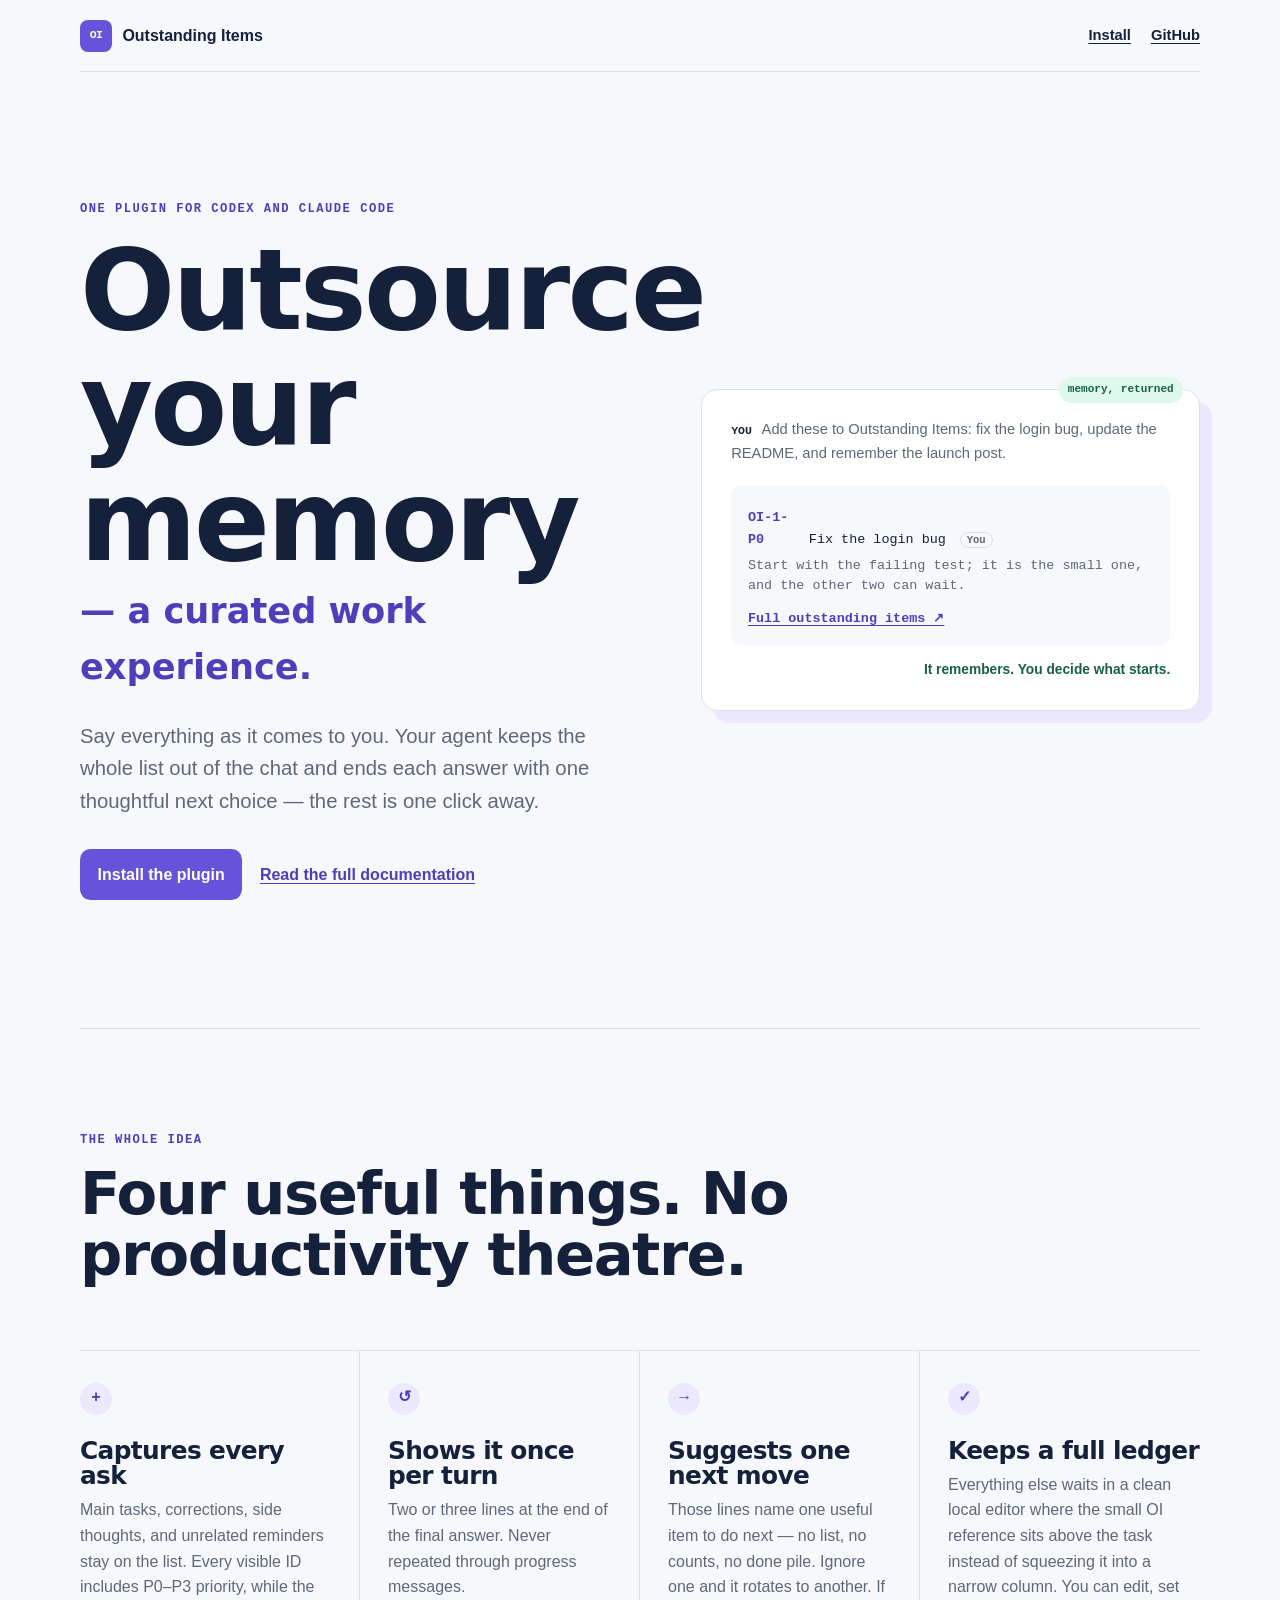
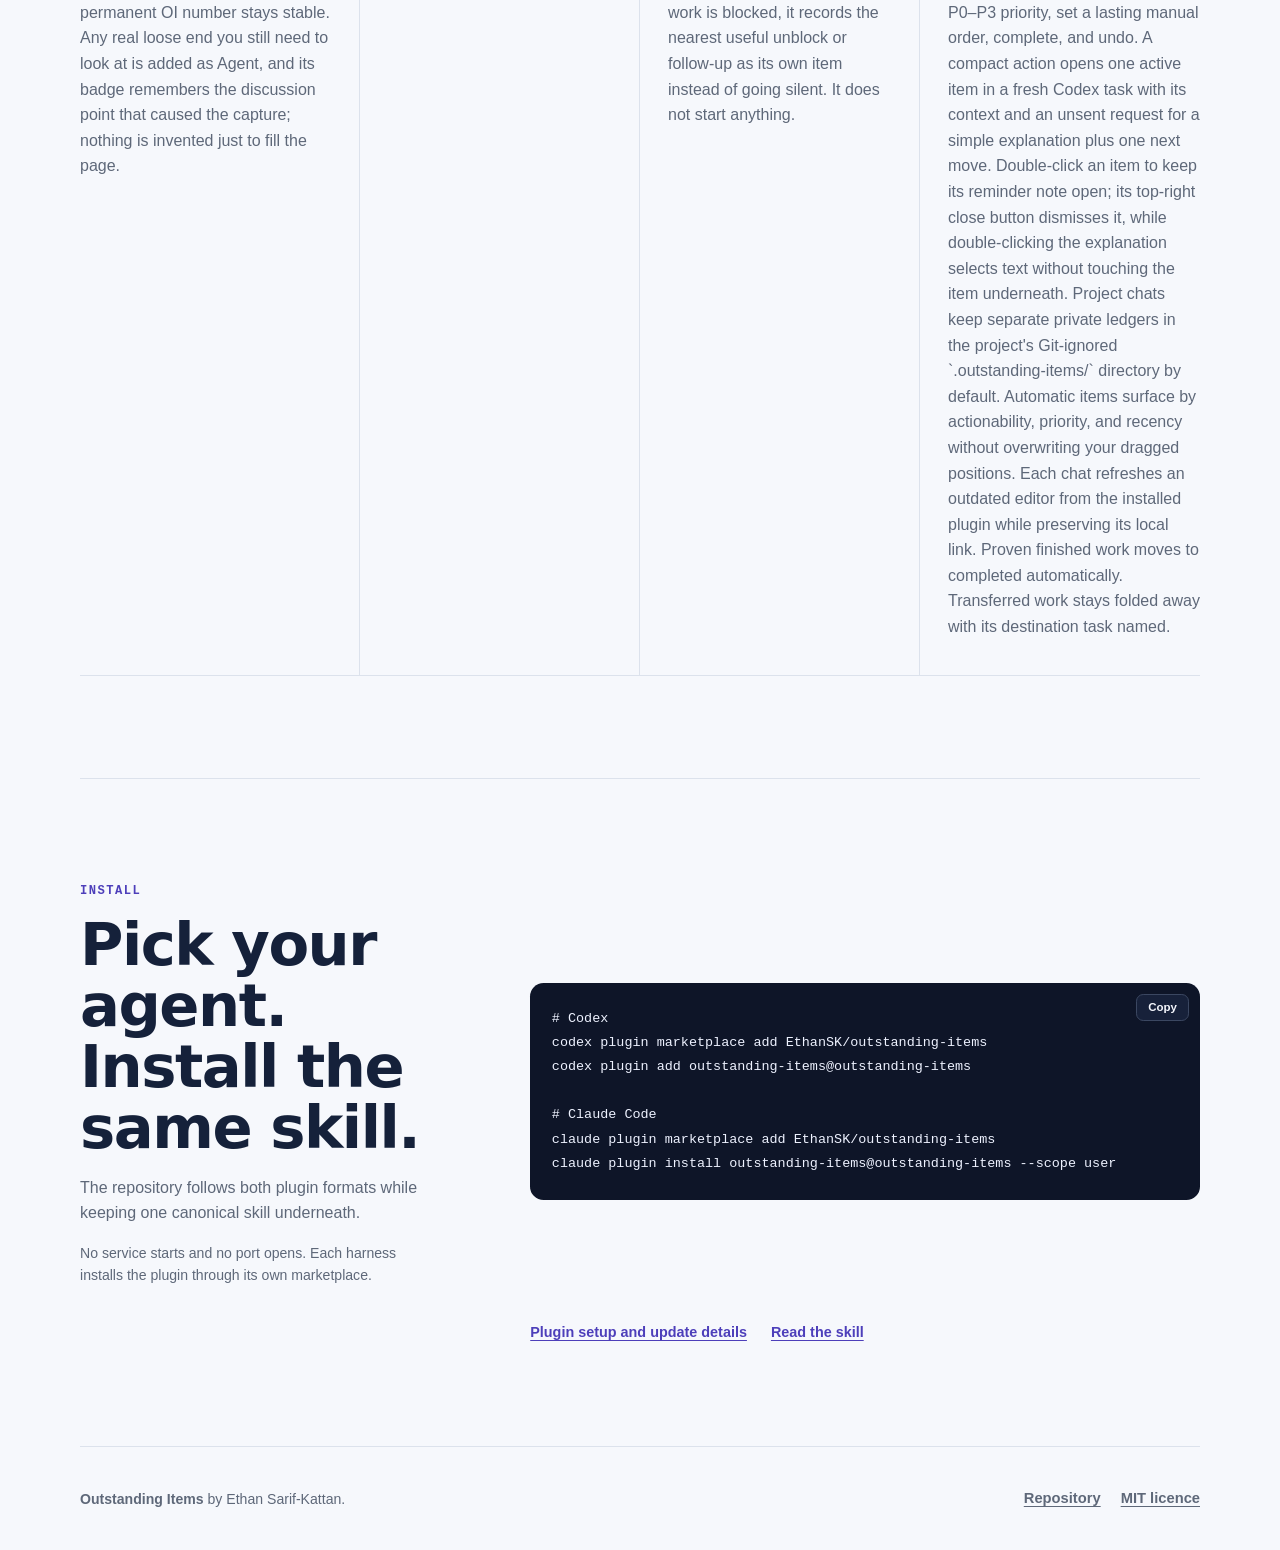
==== docs/index.html @ 15c510b6 "Make explanation dialogs own pointer input" ====
<!DOCTYPE html>
<html lang="en">
<head>
<meta charset="utf-8">
<meta name="viewport" content="width=device-width, initial-scale=1">
<title>Outstanding Items — outsource your memory</title>
<meta name="description" content="An OpenAI and Claude Code plugin that remembers every request, keeps the list out of your chat, and ends each answer with one suggested next move.">
<link rel="canonical" href="https://ethansk.github.io/outstanding-items/">
<meta name="color-scheme" content="light dark">
<meta name="theme-color" content="#f6f8fc" media="(prefers-color-scheme: light)">
<meta name="theme-color" content="#111827" media="(prefers-color-scheme: dark)">
<meta name="robots" content="index, follow">
<meta property="og:type" content="website">
<meta property="og:site_name" content="Outstanding Items">
<meta property="og:title" content="Outsource your memory — a curated work experience.">
<meta property="og:description" content="Talk freely. Your agent keeps the list, shows you one next move, and waits for you to choose what starts.">
<meta property="og:url" content="https://ethansk.github.io/outstanding-items/">
<link rel="icon" href="assets/favicon.svg" type="image/svg+xml">
<link rel="manifest" href="manifest.webmanifest">
<link rel="stylesheet" href="assets/styles.css">
<script type="application/ld+json">
{
  "@context": "https://schema.org",
  "@type": "SoftwareSourceCode",
  "name": "Outstanding Items",
  "description": "A skills-only plugin for Codex and Claude Code that keeps a user-owned ledger of outstanding work.",
  "codeRepository": "https://github.com/EthanSK/outstanding-items",
  "url": "https://ethansk.github.io/outstanding-items/",
  "license": "https://opensource.org/license/mit",
  "programmingLanguage": ["Markdown", "Python", "JavaScript"]
}
</script>
</head>
<body>
<a class="skip-link" href="#main">Skip to content</a>

<header class="site-header">
  <a class="brand" href="./" aria-label="Outstanding Items home">
    <span class="brand-mark" aria-hidden="true">OI</span>
    <span>Outstanding Items</span>
  </a>
  <nav aria-label="Primary navigation">
    <a href="#install">Install</a>
    <a href="https://github.com/EthanSK/outstanding-items">GitHub</a>
  </nav>
</header>

<main id="main">
  <section class="hero" aria-labelledby="hero-title">
    <div class="hero-copy">
      <p class="kicker">One plugin for Codex and Claude Code</p>
      <h1 id="hero-title">Outsource your memory</h1>
      <p class="hero-title-2">— a curated work experience.</p>
      <p class="hero-summary">Say everything as it comes to you. Your agent keeps the whole list out of the chat and ends each answer with one thoughtful next choice — the rest is one click away.</p>
      <div class="hero-actions">
        <a class="button" href="#install">Install the plugin</a>
        <a class="text-link" href="https://github.com/EthanSK/outstanding-items#readme">Read the full documentation</a>
      </div>
    </div>

    <div class="memory-demo" role="group" aria-label="Example of a one-item recommendation">
      <p class="you-said"><span>You</span> Add these to Outstanding Items: fix the login bug, update the README, and remember the launch post.</p>
      <div class="agent-reply">
        <p class="reply-item"><span>OI-1-P0</span> Fix the login bug <small class="reply-provenance" title="You added this to Outstanding Items because you said, “Add these to Outstanding Items.”">You</small></p>
        <p class="reply-reason">Start with the failing test; it is the small one, and the other two can wait.</p>
        <p class="reply-link">Full outstanding items ↗</p>
      </div>
      <p class="demo-rule">It remembers. You decide what starts.</p>
    </div>
  </section>

  <section class="core" aria-labelledby="core-title">
    <div class="section-heading">
      <p class="kicker">The whole idea</p>
      <h2 id="core-title">Four useful things. No productivity theatre.</h2>
    </div>

    <div class="feature-grid">
      <article>
        <span class="feature-symbol" aria-hidden="true">+</span>
        <h3>Captures every ask</h3>
        <p>Main tasks, corrections, side thoughts, and unrelated reminders stay on the list. Every visible ID includes P0–P3 priority, while the permanent OI number stays stable. Any real loose end you still need to look at is added as Agent, and its badge remembers the discussion point that caused the capture; nothing is invented just to fill the page.</p>
      </article>
      <article>
        <span class="feature-symbol" aria-hidden="true">↺</span>
        <h3>Shows it once per turn</h3>
        <p>Two or three lines at the end of the final answer. Never repeated through progress messages.</p>
      </article>
      <article>
        <span class="feature-symbol" aria-hidden="true">→</span>
        <h3>Suggests one next move</h3>
        <p>Those lines name one useful item to do next — no list, no counts, no done pile. Ignore one and it rotates to another. If work is blocked, it records the nearest useful unblock or follow-up as its own item instead of going silent. It does not start anything.</p>
      </article>
      <article>
        <span class="feature-symbol" aria-hidden="true">✓</span>
        <h3>Keeps a full ledger</h3>
        <p>Everything else waits in a clean local editor where the small OI reference sits above the task instead of squeezing it into a narrow column. You can edit, set P0–P3 priority, set a lasting manual order, complete, and undo. A compact action opens one active item in a fresh Codex task with its context and an unsent request for a simple explanation plus one next move. Double-click an item to keep its reminder note open; its top-right close button dismisses it, while double-clicking the explanation selects text without touching the item underneath. Project chats keep separate private ledgers in the project's Git-ignored `.outstanding-items/` directory by default. Automatic items surface by actionability, priority, and recency without overwriting your dragged positions. Each chat refreshes an outdated editor from the installed plugin while preserving its local link. Proven finished work moves to completed automatically. Transferred work stays folded away with its destination task named.</p>
      </article>
    </div>
  </section>

  <section class="install" id="install" aria-labelledby="install-title">
    <div class="install-copy">
      <p class="kicker">Install</p>
      <h2 id="install-title">Pick your agent. Install the same skill.</h2>
      <p>The repository follows both plugin formats while keeping one canonical skill underneath.</p>
      <p class="small">No service starts and no port opens. Each harness installs the plugin through its own marketplace.</p>
    </div>
    <div class="code-block">
      <button class="copy-button" type="button" data-copy-target="install-code">Copy</button>
      <pre><code id="install-code"># Codex
codex plugin marketplace add EthanSK/outstanding-items
codex plugin add outstanding-items@outstanding-items

# Claude Code
claude plugin marketplace add EthanSK/outstanding-items
claude plugin install outstanding-items@outstanding-items --scope user</code></pre>
    </div>
    <div class="install-links">
      <a href="https://github.com/EthanSK/outstanding-items#install">Plugin setup and update details</a>
      <a href="https://github.com/EthanSK/outstanding-items/blob/main/plugins/outstanding-items/skills/outstanding-items/SKILL.md">Read the skill</a>
    </div>
  </section>

</main>

<footer>
  <p><strong>Outstanding Items</strong> by Ethan Sarif-Kattan.</p>
  <nav aria-label="Footer navigation">
    <a href="https://github.com/EthanSK/outstanding-items">Repository</a>
    <a href="https://github.com/EthanSK/outstanding-items/blob/main/LICENSE">MIT licence</a>
  </nav>
</footer>

<div class="copy-status" role="status" aria-live="polite"></div>
<script src="assets/app.js" defer></script>
</body>
</html>
---- docs/assets/styles.css ----
:root {
  color-scheme: light dark;
  --page: #f6f8fc;
  --surface: #ffffff;
  --ink: #15213a;
  --muted: #5e6879;
  --line: #dce2ec;
  --purple: #6554d9;
  --purple-dark: #4d3fba;
  --purple-soft: #ece9ff;
  --mint: #dff8ec;
  --mint-ink: #176044;
  --night: #172038;
  --code: #0e1528;
  --code-ink: #eef2ff;
  --max: 70rem;
  --gutter: clamp(1.25rem, 4vw, 3rem);
  --display: "Avenir Next Condensed", "Arial Narrow", ui-sans-serif, system-ui, sans-serif;
  --body: "Avenir Next", ui-sans-serif, -apple-system, BlinkMacSystemFont, "Segoe UI", sans-serif;
  --mono: ui-monospace, "SFMono-Regular", Menlo, Consolas, monospace;
}

@media (prefers-color-scheme: dark) {
  :root {
    --page: #0f1628;
    --surface: #172038;
    --ink: #f4f6fc;
    --muted: #aab4c8;
    --line: #303b55;
    --purple: #a99dff;
    --purple-dark: #c1b8ff;
    --purple-soft: #292650;
    --mint: #173f36;
    --mint-ink: #a7efd4;
    --night: #090e1b;
    --code: #070b15;
    --code-ink: #f4f6fc;
  }
}

*,
*::before,
*::after {
  box-sizing: border-box;
}

html {
  scroll-behavior: smooth;
  -webkit-text-size-adjust: 100%;
}

body {
  margin: 0;
  background: var(--page);
  color: var(--ink);
  font-family: var(--body);
  font-size: 1rem;
  line-height: 1.6;
  text-rendering: optimizeLegibility;
  -webkit-font-smoothing: antialiased;
}

a {
  color: inherit;
  text-underline-offset: 0.2em;
  text-decoration-thickness: 1px;
}

a:hover {
  color: var(--purple-dark);
}

:focus-visible {
  outline: 3px solid var(--purple);
  outline-offset: 3px;
  border-radius: 0.2rem;
}

h1,
h2,
h3,
p {
  margin-top: 0;
}

h1,
h2,
h3 {
  font-family: var(--display);
  line-height: 1.03;
  letter-spacing: -0.025em;
}

h1 {
  max-width: 9ch;
  margin-bottom: 0.25rem;
  font-size: clamp(3.8rem, 9vw, 7rem);
  font-weight: 750;
}

h2 {
  margin-bottom: 1rem;
  font-size: clamp(2.25rem, 5vw, 3.7rem);
  font-weight: 720;
}

h3 {
  margin-bottom: 0.55rem;
  font-size: 1.55rem;
}

code,
pre {
  font-family: var(--mono);
}

.skip-link {
  position: fixed;
  z-index: 100;
  top: 0.75rem;
  left: -9999px;
  padding: 0.6rem 0.9rem;
  background: var(--surface);
  border: 2px solid var(--purple);
}

.skip-link:focus {
  left: 0.75rem;
}

.site-header,
main > section,
footer {
  width: min(calc(100% - (2 * var(--gutter))), var(--max));
  margin-inline: auto;
}

.site-header {
  min-height: 4.5rem;
  display: flex;
  align-items: center;
  justify-content: space-between;
  gap: 1.5rem;
  border-bottom: 1px solid var(--line);
}

.brand {
  display: inline-flex;
  align-items: center;
  gap: 0.65rem;
  font-weight: 700;
  text-decoration: none;
}

.brand:hover {
  color: var(--ink);
}

.brand-mark {
  display: grid;
  width: 2rem;
  height: 2rem;
  place-items: center;
  border-radius: 0.5rem;
  background: var(--purple);
  color: #fff;
  font-family: var(--mono);
  font-size: 0.72rem;
  letter-spacing: -0.05em;
}

.site-header nav,
footer nav {
  display: flex;
  gap: 1.25rem;
  font-size: 0.92rem;
  font-weight: 650;
}

.hero {
  display: grid;
  grid-template-columns: minmax(0, 1.02fr) minmax(19rem, 0.98fr);
  gap: clamp(3rem, 8vw, 7rem);
  align-items: center;
  padding-block: clamp(4.5rem, 10vw, 8rem);
}

.kicker {
  margin-bottom: 0.85rem;
  color: var(--purple-dark);
  font-family: var(--mono);
  font-size: 0.76rem;
  font-weight: 700;
  letter-spacing: 0.12em;
  text-transform: uppercase;
}

.hero-title-2 {
  margin-bottom: 1.5rem;
  color: var(--purple-dark);
  font-family: var(--display);
  font-size: clamp(1.45rem, 3vw, 2.2rem);
  font-weight: 650;
}

.hero-summary {
  max-width: 35rem;
  margin-bottom: 2rem;
  color: var(--muted);
  font-size: clamp(1.08rem, 2vw, 1.27rem);
}

.hero-actions {
  display: flex;
  flex-wrap: wrap;
  align-items: center;
  gap: 1.1rem;
}

.button {
  display: inline-block;
  padding: 0.78rem 1.1rem;
  border-radius: 0.65rem;
  background: var(--purple);
  color: #fff;
  font-weight: 750;
  text-decoration: none;
}

.button:hover {
  background: var(--purple-dark);
  color: #fff;
}

.text-link {
  color: var(--purple-dark);
  font-weight: 700;
}

.memory-demo {
  position: relative;
  padding: clamp(1.2rem, 3vw, 1.8rem);
  border: 1px solid var(--line);
  border-radius: 1rem;
  background: var(--surface);
  box-shadow: 0.75rem 0.75rem 0 var(--purple-soft);
}

.memory-demo::before {
  content: "memory, returned";
  position: absolute;
  top: -0.78rem;
  right: 1rem;
  padding: 0.26rem 0.58rem;
  border-radius: 99rem;
  background: var(--mint);
  color: var(--mint-ink);
  font-family: var(--mono);
  font-size: 0.69rem;
  font-weight: 750;
}

.you-said {
  margin-bottom: 1.25rem;
  color: var(--muted);
  font-size: 0.92rem;
}

.you-said span {
  margin-right: 0.4rem;
  color: var(--ink);
  font-family: var(--mono);
  font-size: 0.72rem;
  font-weight: 750;
  text-transform: uppercase;
}

.agent-reply {
  padding: 1rem 1.05rem;
  border-radius: 0.65rem;
  background: var(--page);
  font-family: var(--mono);
  font-size: 0.84rem;
}

.reply-item {
  margin: 0;
  padding: 0.38rem 0 0;
}

.reply-item span {
  display: inline-block;
  width: 3.3rem;
  color: var(--purple-dark);
  font-weight: 750;
}

.reply-provenance {
  display: inline-block;
  margin-left: 0.35rem;
  padding: 0.12rem 0.38rem;
  border: 1px solid var(--line);
  border-radius: 999px;
  color: var(--muted);
  font-size: 0.66rem;
  font-weight: 700;
  line-height: 1;
  white-space: nowrap;
}

.reply-reason {
  margin: 0.35rem 0 0;
  color: var(--muted);
  line-height: 1.5;
}

.reply-link {
  margin: 0.7rem 0 0;
  color: var(--purple-dark);
  font-weight: 750;
  text-decoration: underline;
  text-underline-offset: 0.2em;
}

.demo-rule {
  margin: 0.9rem 0 0;
  color: var(--mint-ink);
  font-size: 0.86rem;
  font-weight: 750;
  text-align: right;
}

.core,
.install {
  padding-block: clamp(4rem, 8vw, 7rem);
  border-top: 1px solid var(--line);
}

.section-heading {
  max-width: 45rem;
  margin-bottom: clamp(2.5rem, 5vw, 4rem);
}

.feature-grid {
  display: grid;
  grid-template-columns: repeat(4, minmax(0, 1fr));
  gap: 0;
  border-block: 1px solid var(--line);
}

.feature-grid article {
  padding: 2rem clamp(1rem, 2.5vw, 1.75rem) 2.2rem;
  border-right: 1px solid var(--line);
}

.feature-grid article:first-child {
  padding-left: 0;
}

.feature-grid article:last-child {
  padding-right: 0;
  border-right: 0;
}

.feature-grid p {
  margin-bottom: 0;
  color: var(--muted);
}

.feature-symbol {
  display: grid;
  width: 2rem;
  height: 2rem;
  margin-bottom: 1.4rem;
  place-items: center;
  border-radius: 50%;
  background: var(--purple-soft);
  color: var(--purple-dark);
  font-family: var(--mono);
  font-weight: 800;
}

.install {
  display: grid;
  grid-template-columns: minmax(15rem, 0.7fr) minmax(25rem, 1.3fr);
  column-gap: clamp(2rem, 7vw, 6rem);
  row-gap: 1.25rem;
  align-items: center;
}

.install-copy p:not(.kicker) {
  max-width: 31rem;
  color: var(--muted);
}

.small {
  font-size: 0.88rem;
}

.small code {
  color: var(--ink);
}

.code-block {
  position: relative;
  overflow: hidden;
  border-radius: 0.85rem;
  background: var(--code);
  color: var(--code-ink);
}

.code-block pre {
  overflow-x: auto;
  margin: 0;
  padding: 1.5rem 1.35rem;
  font-size: 0.84rem;
  line-height: 1.8;
}

.copy-button {
  position: absolute;
  top: 0.7rem;
  right: 0.7rem;
  padding: 0.42rem 0.68rem;
  border: 1px solid #3b4761;
  border-radius: 0.45rem;
  background: #17213a;
  color: #f4f6fc;
  font: 700 0.72rem var(--body);
  cursor: pointer;
}

.copy-button:hover {
  border-color: #a99dff;
}

.install-links {
  grid-column: 2;
  display: flex;
  flex-wrap: wrap;
  gap: 1rem 1.5rem;
}

.install-links a {
  color: var(--purple-dark);
  font-size: 0.9rem;
  font-weight: 700;
}

footer {
  min-height: 6.5rem;
  display: flex;
  align-items: center;
  justify-content: space-between;
  gap: 1.5rem;
  border-top: 1px solid var(--line);
  color: var(--muted);
  font-size: 0.88rem;
}

footer p {
  margin: 0;
}

.copy-status {
  position: fixed;
  right: 1rem;
  bottom: 1rem;
  z-index: 50;
  min-width: 10rem;
  padding: 0.65rem 0.85rem;
  border-radius: 0.6rem;
  background: var(--night);
  color: #fff;
  font-size: 0.82rem;
  opacity: 0;
  pointer-events: none;
  transform: translateY(0.5rem);
  transition: opacity 150ms ease, transform 150ms ease;
}

.copy-status.is-visible {
  opacity: 1;
  transform: translateY(0);
}

@media (max-width: 850px) {
  .hero,
  .install {
    grid-template-columns: 1fr;
  }

  .hero {
    gap: 3.5rem;
  }

  .feature-grid {
    grid-template-columns: repeat(2, minmax(0, 1fr));
  }

  .feature-grid article {
    border-bottom: 1px solid var(--line);
  }

  .feature-grid article:nth-child(2) {
    border-right: 0;
  }

  .feature-grid article:nth-last-child(-n + 2) {
    border-bottom: 0;
  }

  .feature-grid article:first-child,
  .feature-grid article:nth-child(3) {
    padding-left: 0;
  }

  .feature-grid article:nth-child(2),
  .feature-grid article:last-child {
    padding-right: 0;
  }

  .install-links {
    grid-column: auto;
  }

}

@media (max-width: 570px) {
  .site-header {
    min-height: 4rem;
  }

  .site-header nav a:first-child {
    display: none;
  }

  .hero {
    grid-template-columns: minmax(0, 1fr);
    padding-block: 3.8rem 5rem;
  }

  h1 {
    font-size: clamp(3.4rem, 19vw, 5rem);
  }

  .memory-demo {
    box-shadow: 0.45rem 0.45rem 0 var(--purple-soft);
  }

  .feature-grid {
    grid-template-columns: 1fr;
  }

  .feature-grid article,
  .feature-grid article:first-child,
  .feature-grid article:nth-child(2),
  .feature-grid article:nth-child(3),
  .feature-grid article:last-child {
    padding: 1.65rem 0;
    border-right: 0;
    border-bottom: 1px solid var(--line);
  }

  .feature-grid article:last-child {
    border-bottom: 0;
  }

  .code-block pre {
    padding-top: 3.4rem;
    font-size: 0.76rem;
  }

  footer {
    align-items: flex-start;
    flex-direction: column;
    justify-content: center;
    padding-block: 1.5rem;
  }
}

@media (prefers-reduced-motion: reduce) {
  html {
    scroll-behavior: auto;
  }

  *,
  *::before,
  *::after {
    transition-duration: 0.001ms !important;
  }
}
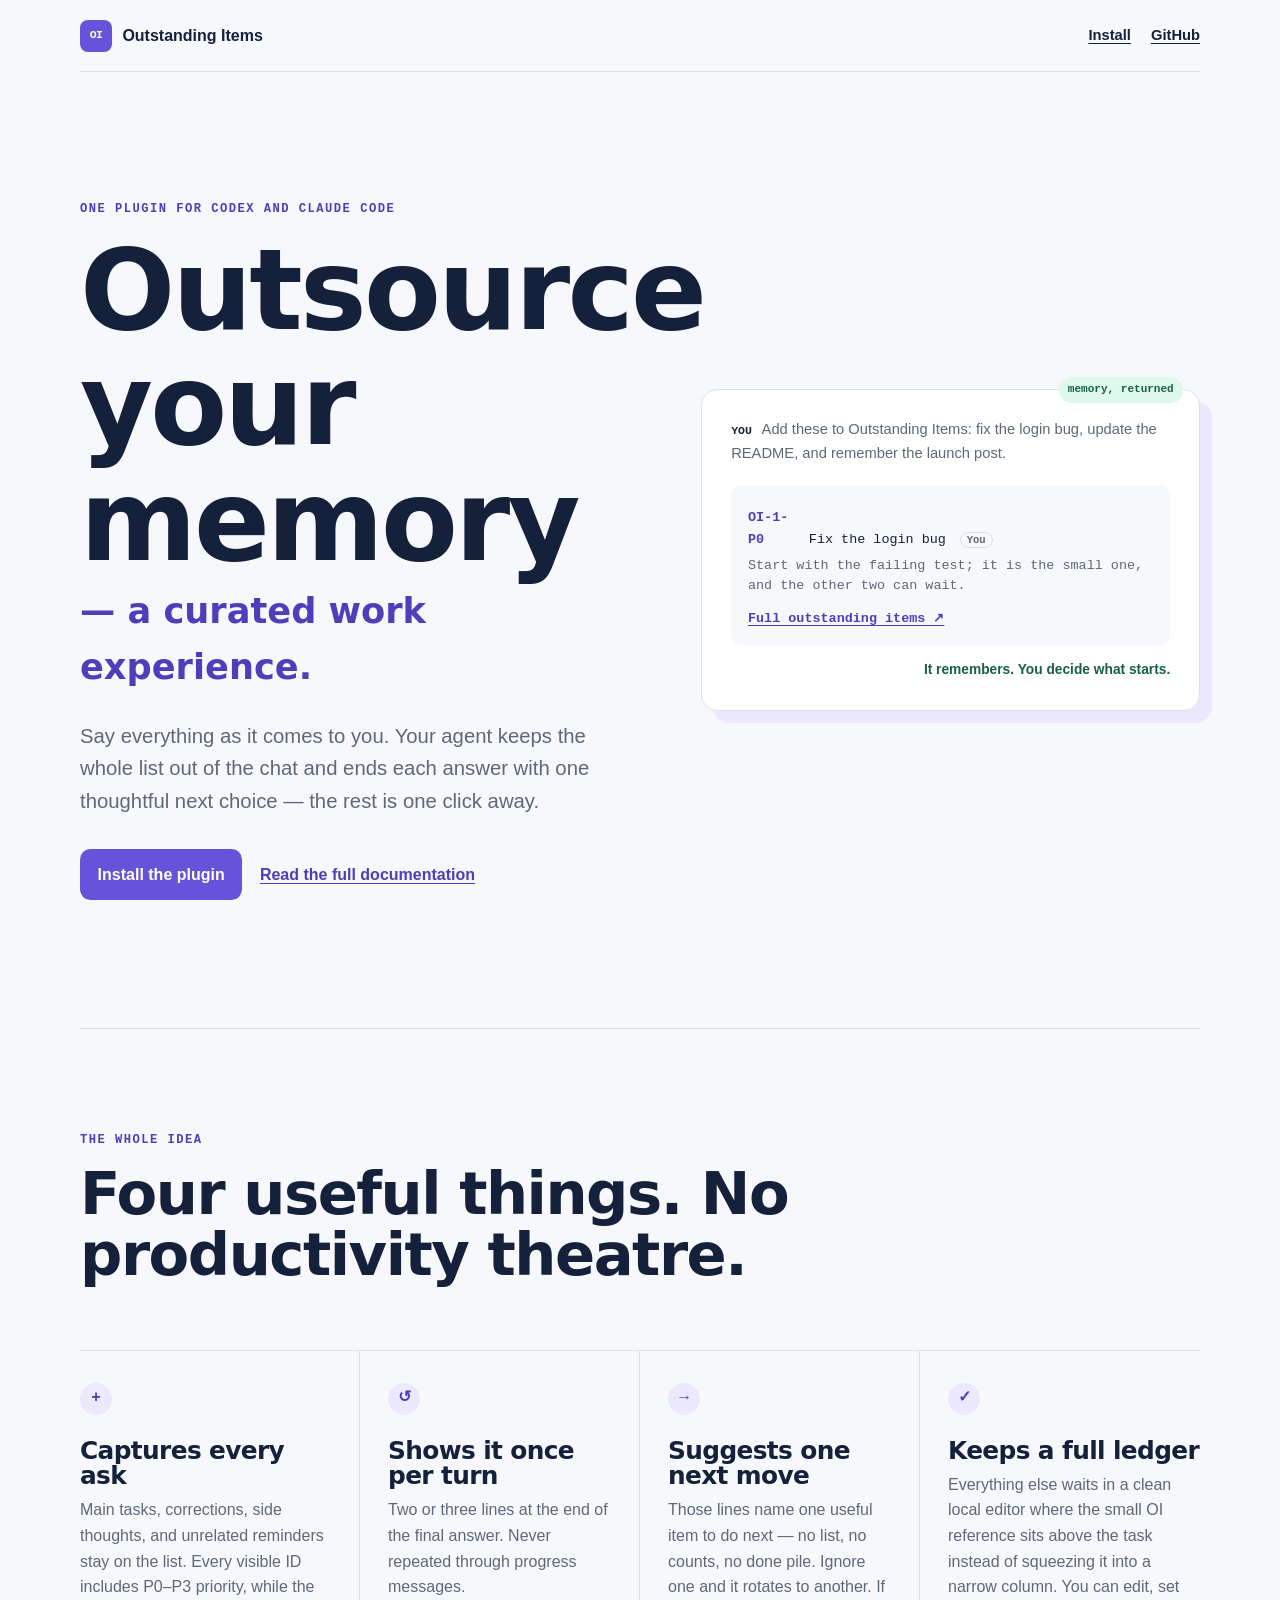
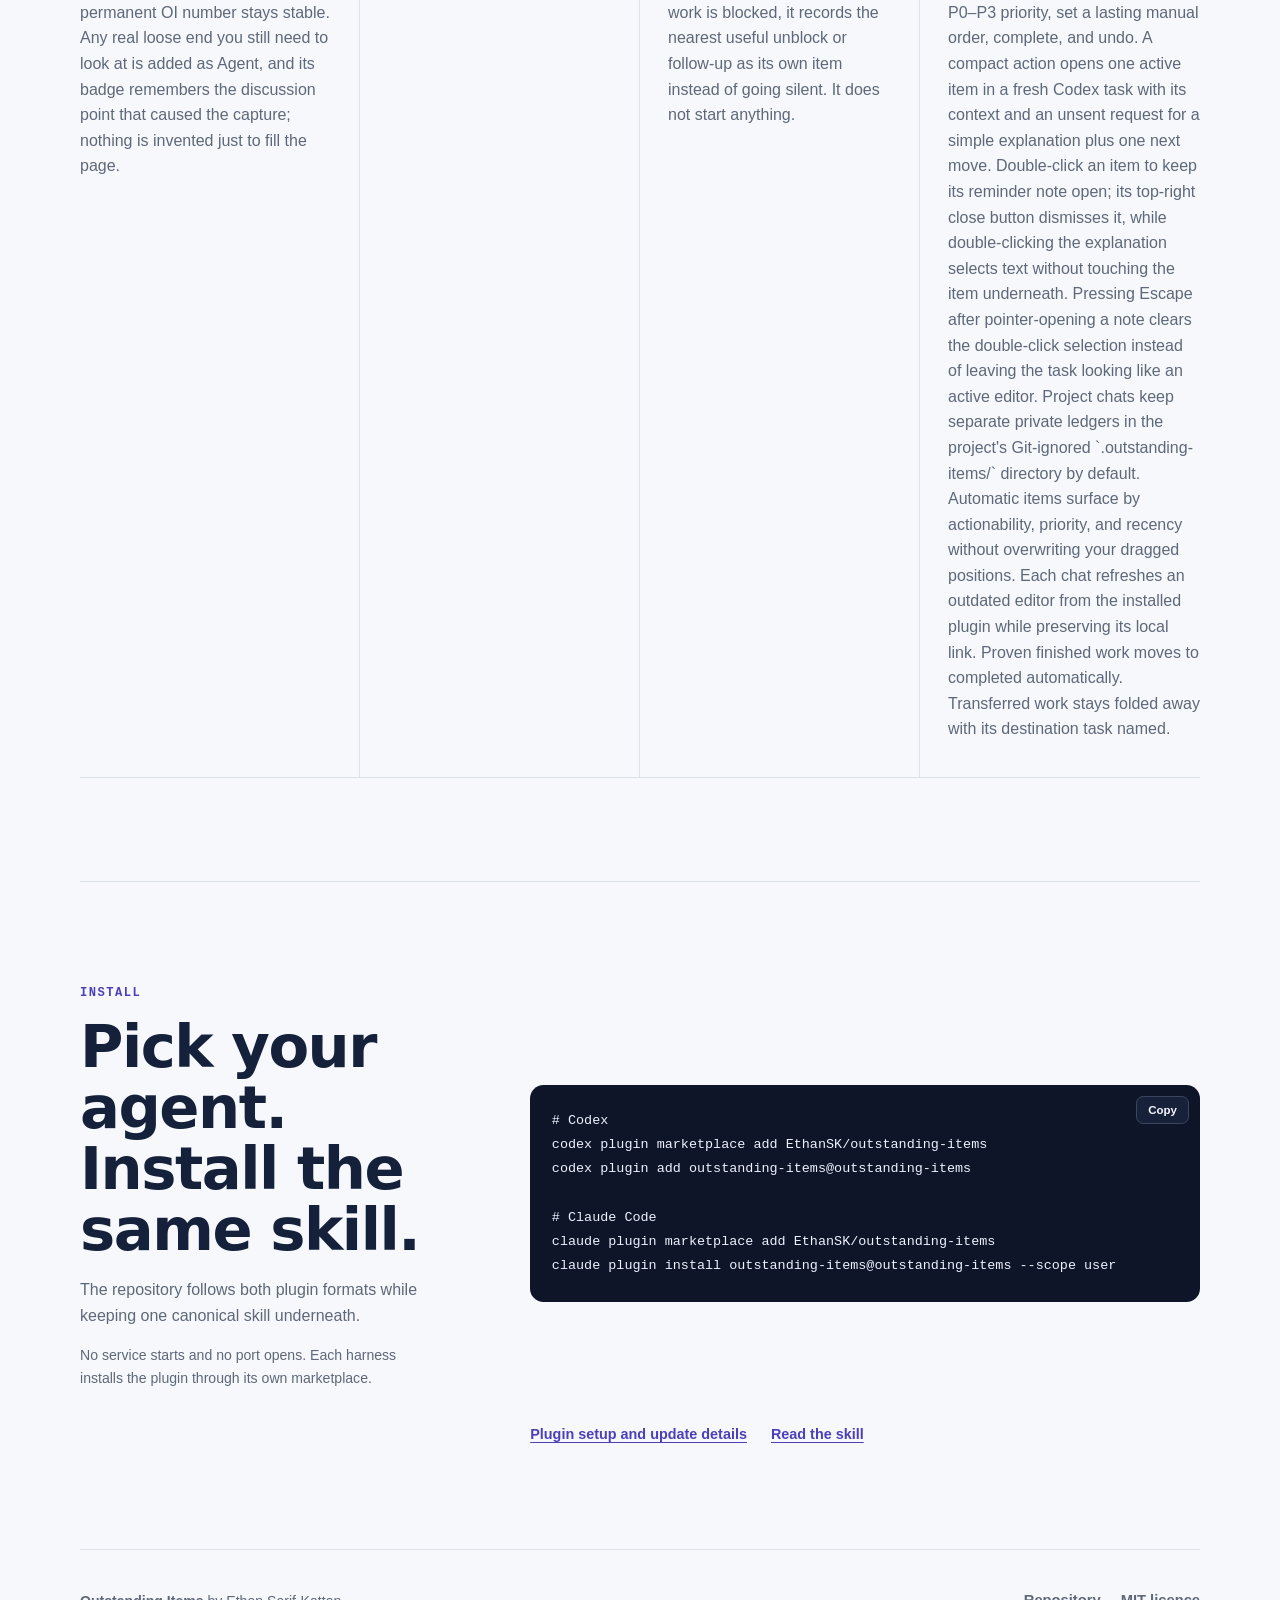
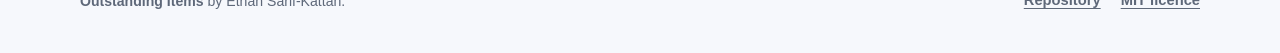
==== commit 96c0fbac: "Dismiss item details without focusing the title" ====
--- a/docs/index.html
+++ b/docs/index.html
@@ -94,7 +94,7 @@
       <article>
         <span class="feature-symbol" aria-hidden="true">✓</span>
         <h3>Keeps a full ledger</h3>
-        <p>Everything else waits in a clean local editor where the small OI reference sits above the task instead of squeezing it into a narrow column. You can edit, set P0–P3 priority, set a lasting manual order, complete, and undo. A compact action opens one active item in a fresh Codex task with its context and an unsent request for a simple explanation plus one next move. Double-click an item to keep its reminder note open; its top-right close button dismisses it, while double-clicking the explanation selects text without touching the item underneath. Project chats keep separate private ledgers in the project's Git-ignored `.outstanding-items/` directory by default. Automatic items surface by actionability, priority, and recency without overwriting your dragged positions. Each chat refreshes an outdated editor from the installed plugin while preserving its local link. Proven finished work moves to completed automatically. Transferred work stays folded away with its destination task named.</p>
+        <p>Everything else waits in a clean local editor where the small OI reference sits above the task instead of squeezing it into a narrow column. You can edit, set P0–P3 priority, set a lasting manual order, complete, and undo. A compact action opens one active item in a fresh Codex task with its context and an unsent request for a simple explanation plus one next move. Double-click an item to keep its reminder note open; its top-right close button dismisses it, while double-clicking the explanation selects text without touching the item underneath. Pressing Escape after pointer-opening a note clears the double-click selection instead of leaving the task looking like an active editor. Project chats keep separate private ledgers in the project's Git-ignored `.outstanding-items/` directory by default. Automatic items surface by actionability, priority, and recency without overwriting your dragged positions. Each chat refreshes an outdated editor from the installed plugin while preserving its local link. Proven finished work moves to completed automatically. Transferred work stays folded away with its destination task named.</p>
       </article>
     </div>
   </section>
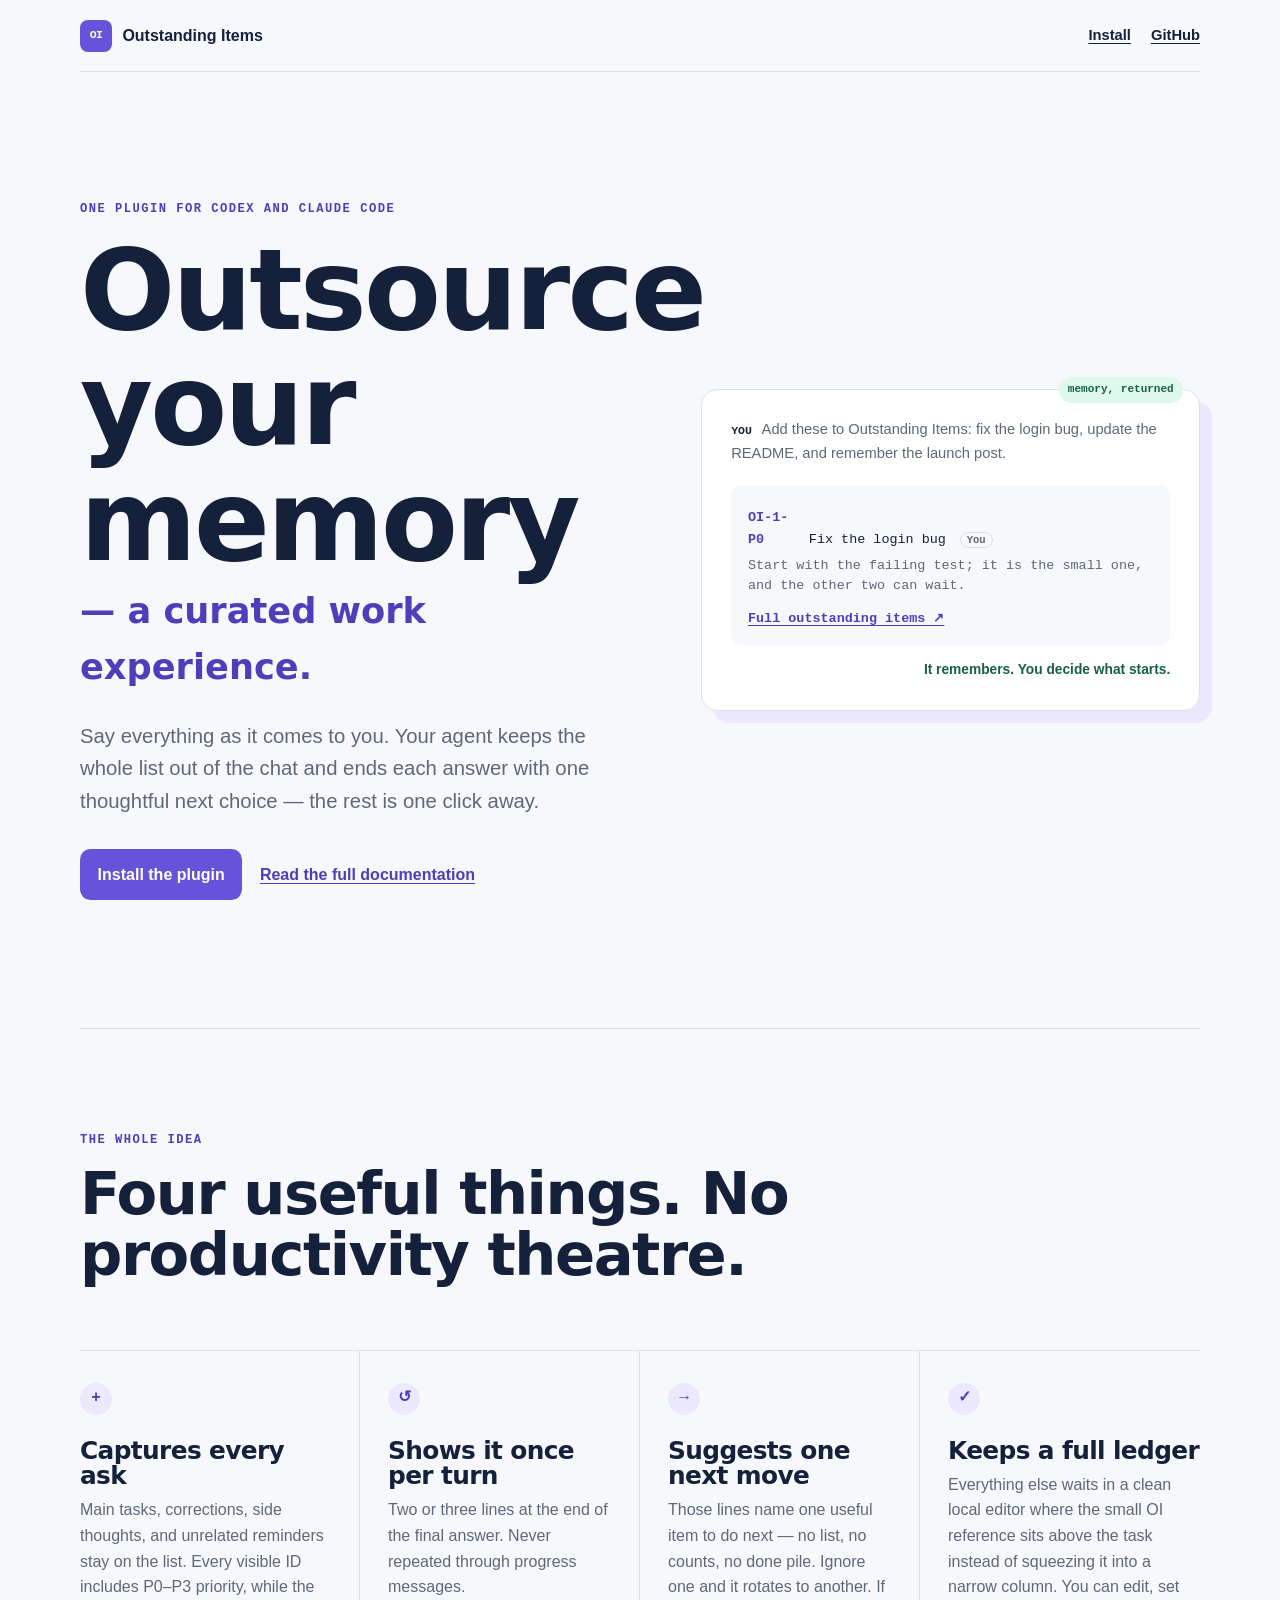
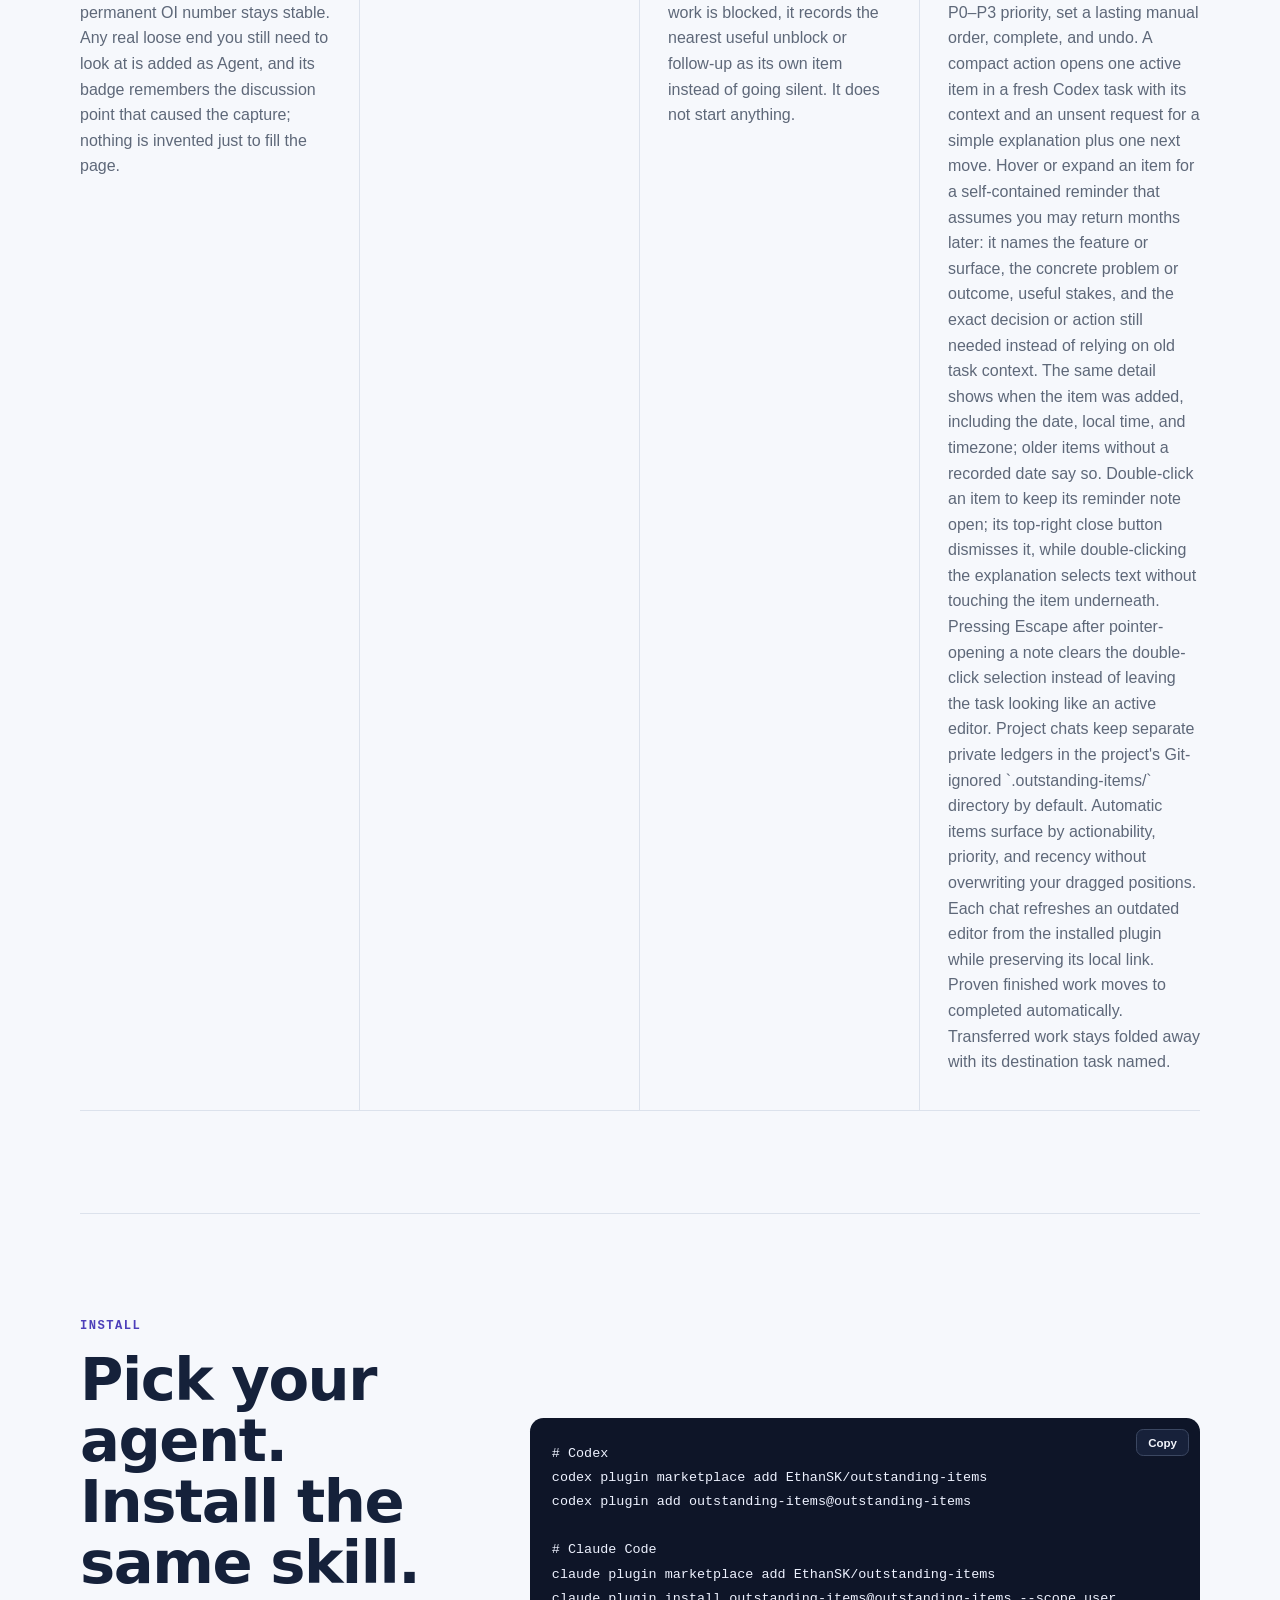
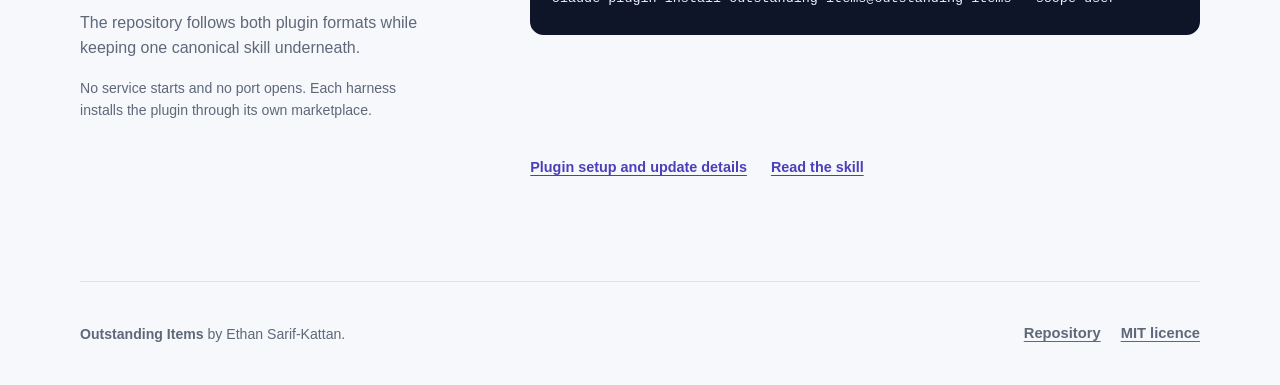
==== commit 6badc4ac: "Improve outstanding item context and dates Make explanations self-contained for zero-context returns" ====
--- a/docs/index.html
+++ b/docs/index.html
@@ -94,7 +94,7 @@
       <article>
         <span class="feature-symbol" aria-hidden="true">✓</span>
         <h3>Keeps a full ledger</h3>
-        <p>Everything else waits in a clean local editor where the small OI reference sits above the task instead of squeezing it into a narrow column. You can edit, set P0–P3 priority, set a lasting manual order, complete, and undo. A compact action opens one active item in a fresh Codex task with its context and an unsent request for a simple explanation plus one next move. Double-click an item to keep its reminder note open; its top-right close button dismisses it, while double-clicking the explanation selects text without touching the item underneath. Pressing Escape after pointer-opening a note clears the double-click selection instead of leaving the task looking like an active editor. Project chats keep separate private ledgers in the project's Git-ignored `.outstanding-items/` directory by default. Automatic items surface by actionability, priority, and recency without overwriting your dragged positions. Each chat refreshes an outdated editor from the installed plugin while preserving its local link. Proven finished work moves to completed automatically. Transferred work stays folded away with its destination task named.</p>
+        <p>Everything else waits in a clean local editor where the small OI reference sits above the task instead of squeezing it into a narrow column. You can edit, set P0–P3 priority, set a lasting manual order, complete, and undo. A compact action opens one active item in a fresh Codex task with its context and an unsent request for a simple explanation plus one next move. Hover or expand an item for a self-contained reminder that assumes you may return months later: it names the feature or surface, the concrete problem or outcome, useful stakes, and the exact decision or action still needed instead of relying on old task context. The same detail shows when the item was added, including the date, local time, and timezone; older items without a recorded date say so. Double-click an item to keep its reminder note open; its top-right close button dismisses it, while double-clicking the explanation selects text without touching the item underneath. Pressing Escape after pointer-opening a note clears the double-click selection instead of leaving the task looking like an active editor. Project chats keep separate private ledgers in the project's Git-ignored `.outstanding-items/` directory by default. Automatic items surface by actionability, priority, and recency without overwriting your dragged positions. Each chat refreshes an outdated editor from the installed plugin while preserving its local link. Proven finished work moves to completed automatically. Transferred work stays folded away with its destination task named.</p>
       </article>
     </div>
   </section>
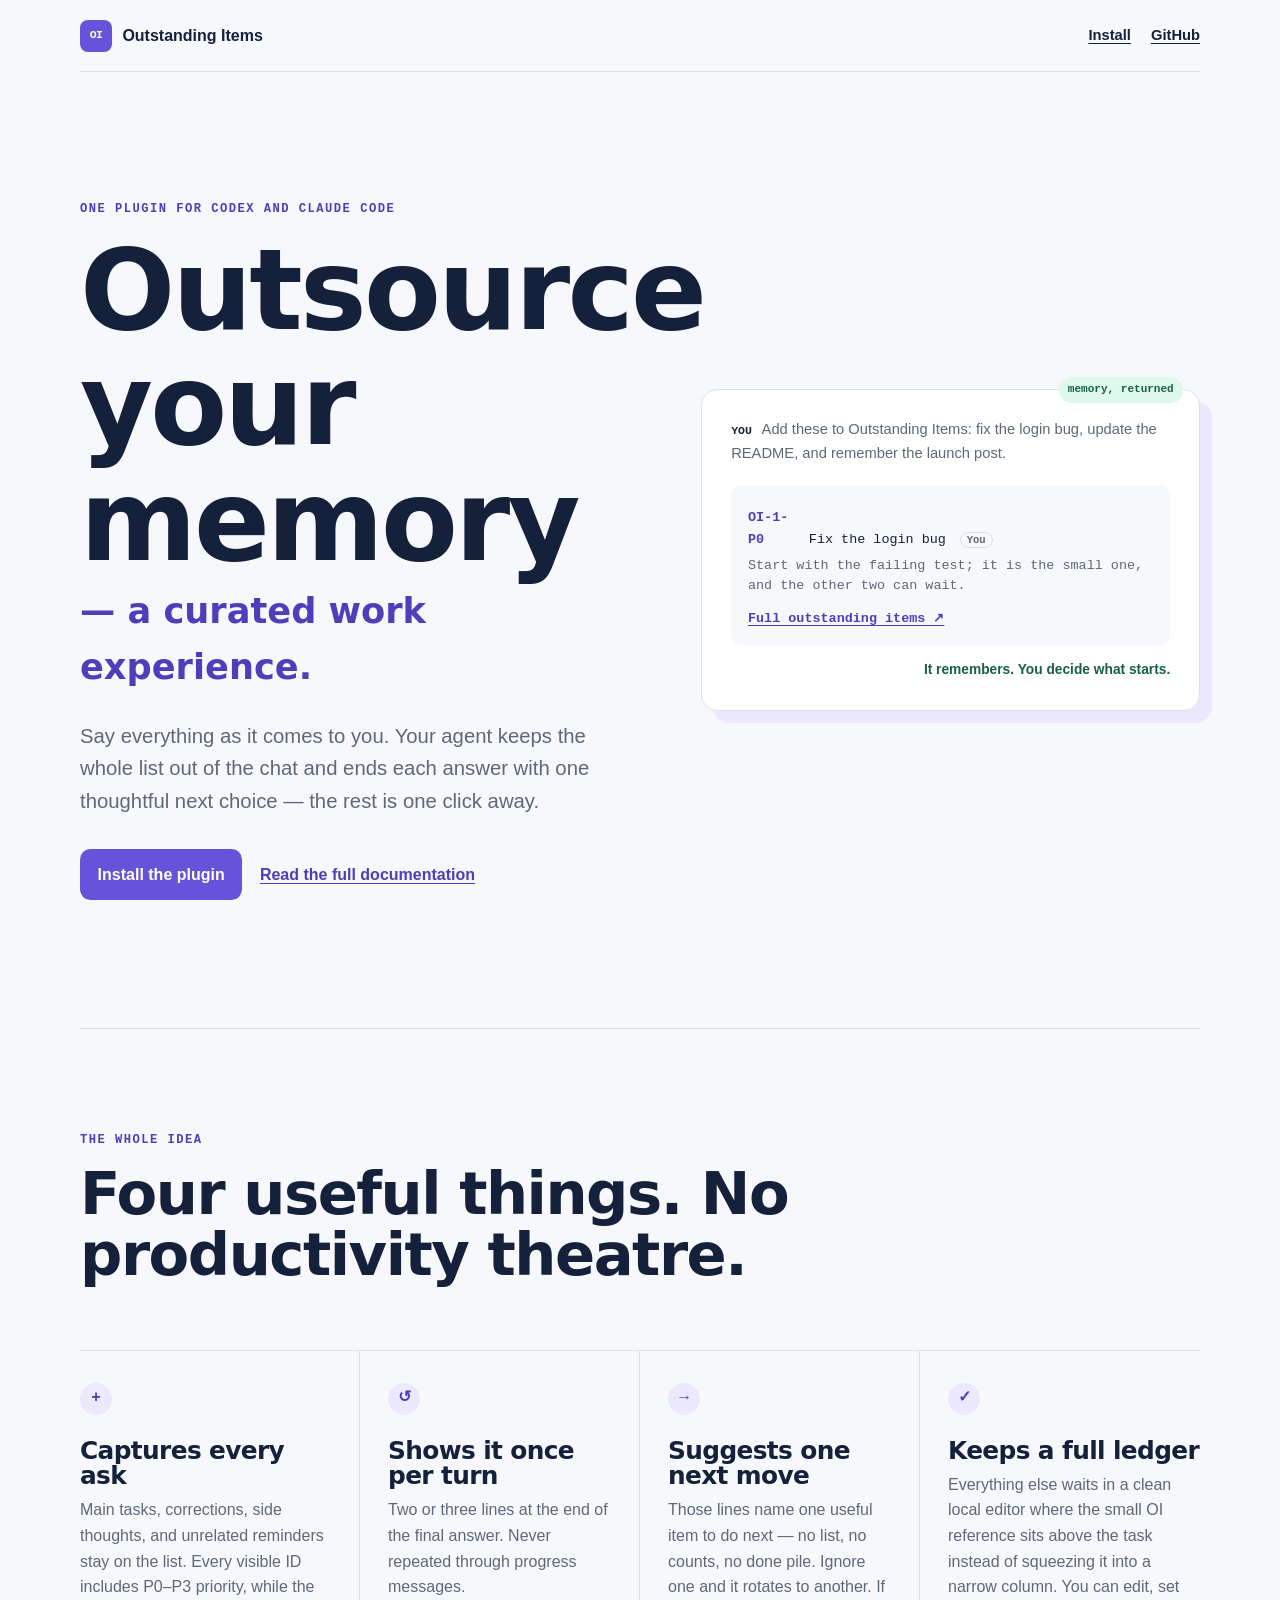
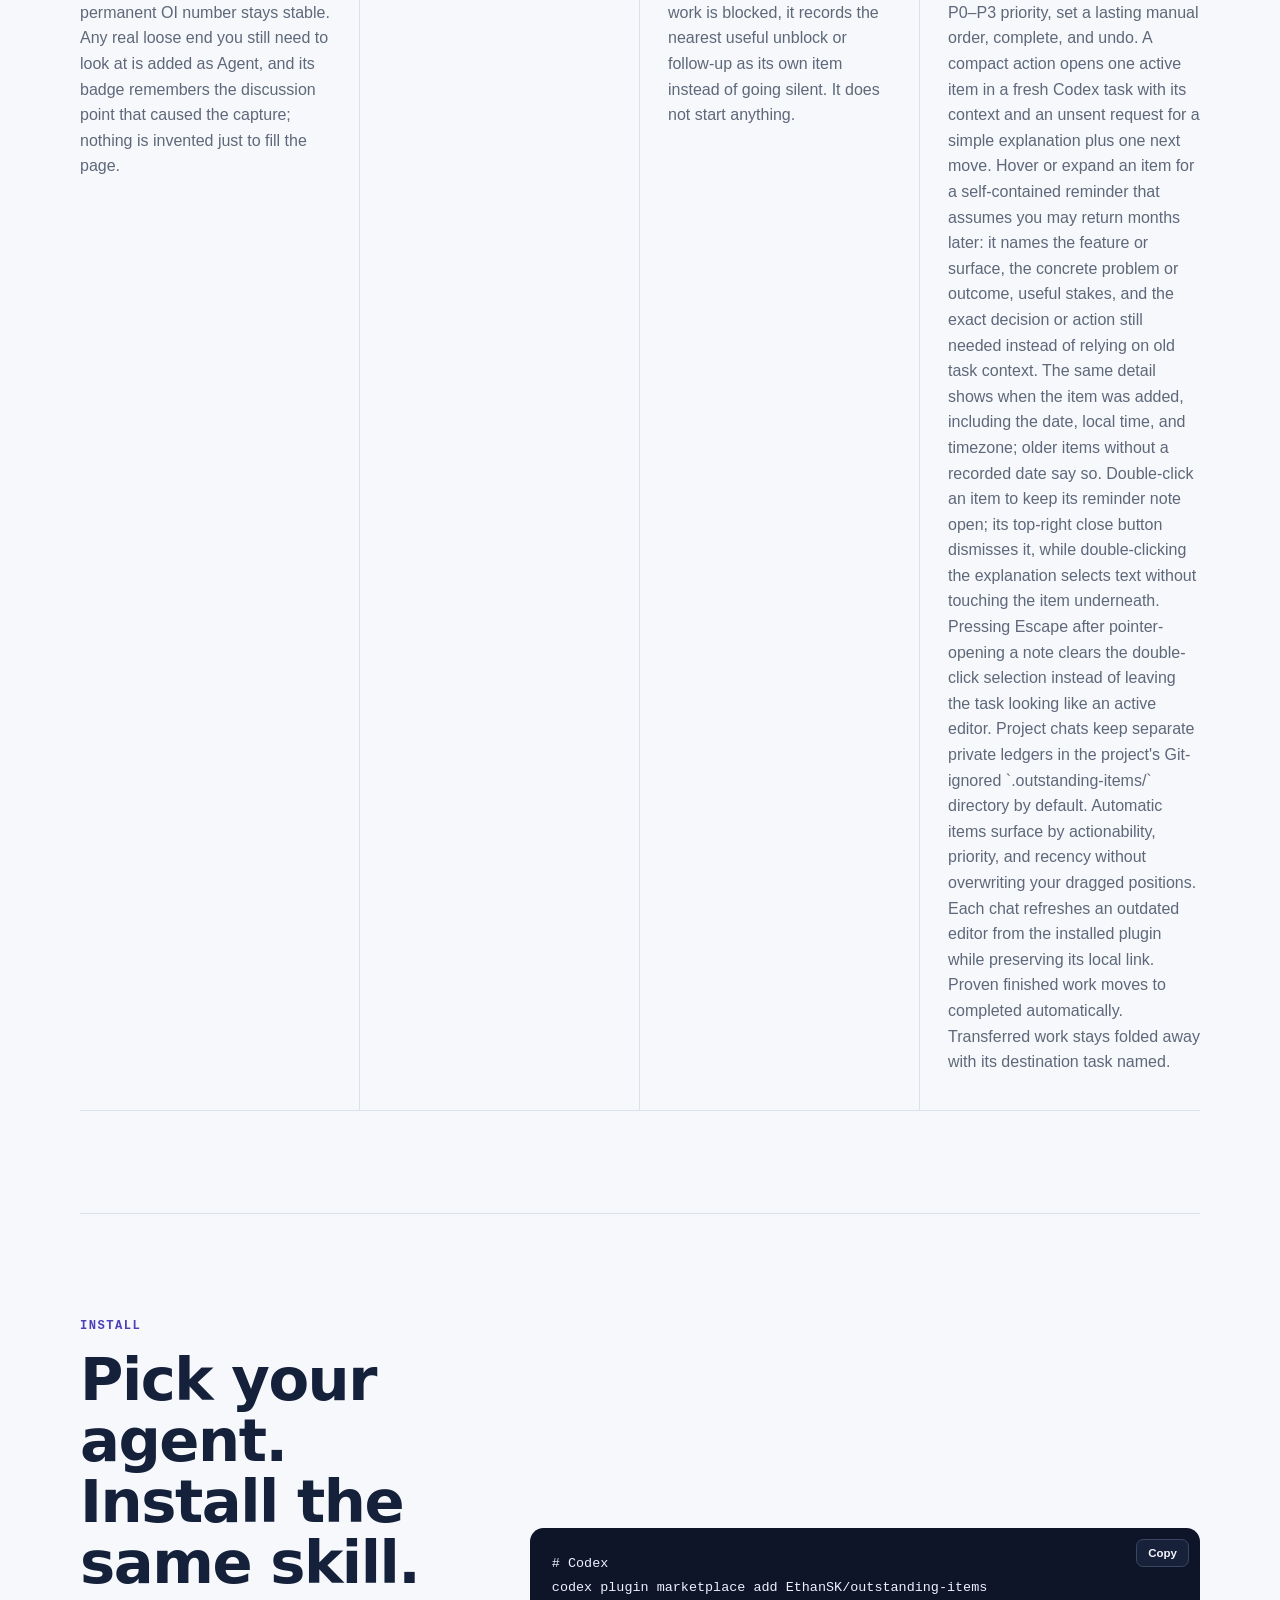
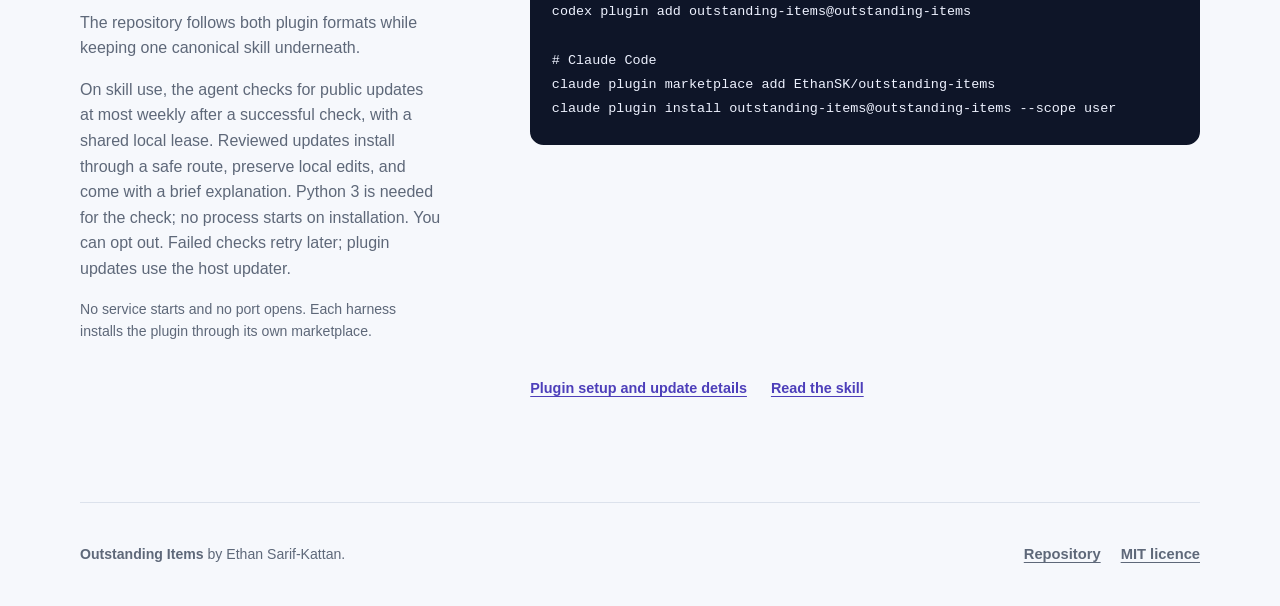
==== commit e362ef18: "Add weekly agent-led skill update checks" ====
--- a/docs/index.html
+++ b/docs/index.html
@@ -104,7 +104,8 @@
       <p class="kicker">Install</p>
       <h2 id="install-title">Pick your agent. Install the same skill.</h2>
       <p>The repository follows both plugin formats while keeping one canonical skill underneath.</p>
-      <p class="small">No service starts and no port opens. Each harness installs the plugin through its own marketplace.</p>
+      <p>On skill use, the agent checks for public updates at most weekly after a successful check, with a shared local lease. Reviewed updates install through a safe route, preserve local edits, and come with a brief explanation. Python 3 is needed for the check; no process starts on installation. You can opt out. Failed checks retry later; plugin updates use the host updater.</p>
+<p class="small">No service starts and no port opens. Each harness installs the plugin through its own marketplace.</p>
     </div>
     <div class="code-block">
       <button class="copy-button" type="button" data-copy-target="install-code">Copy</button>
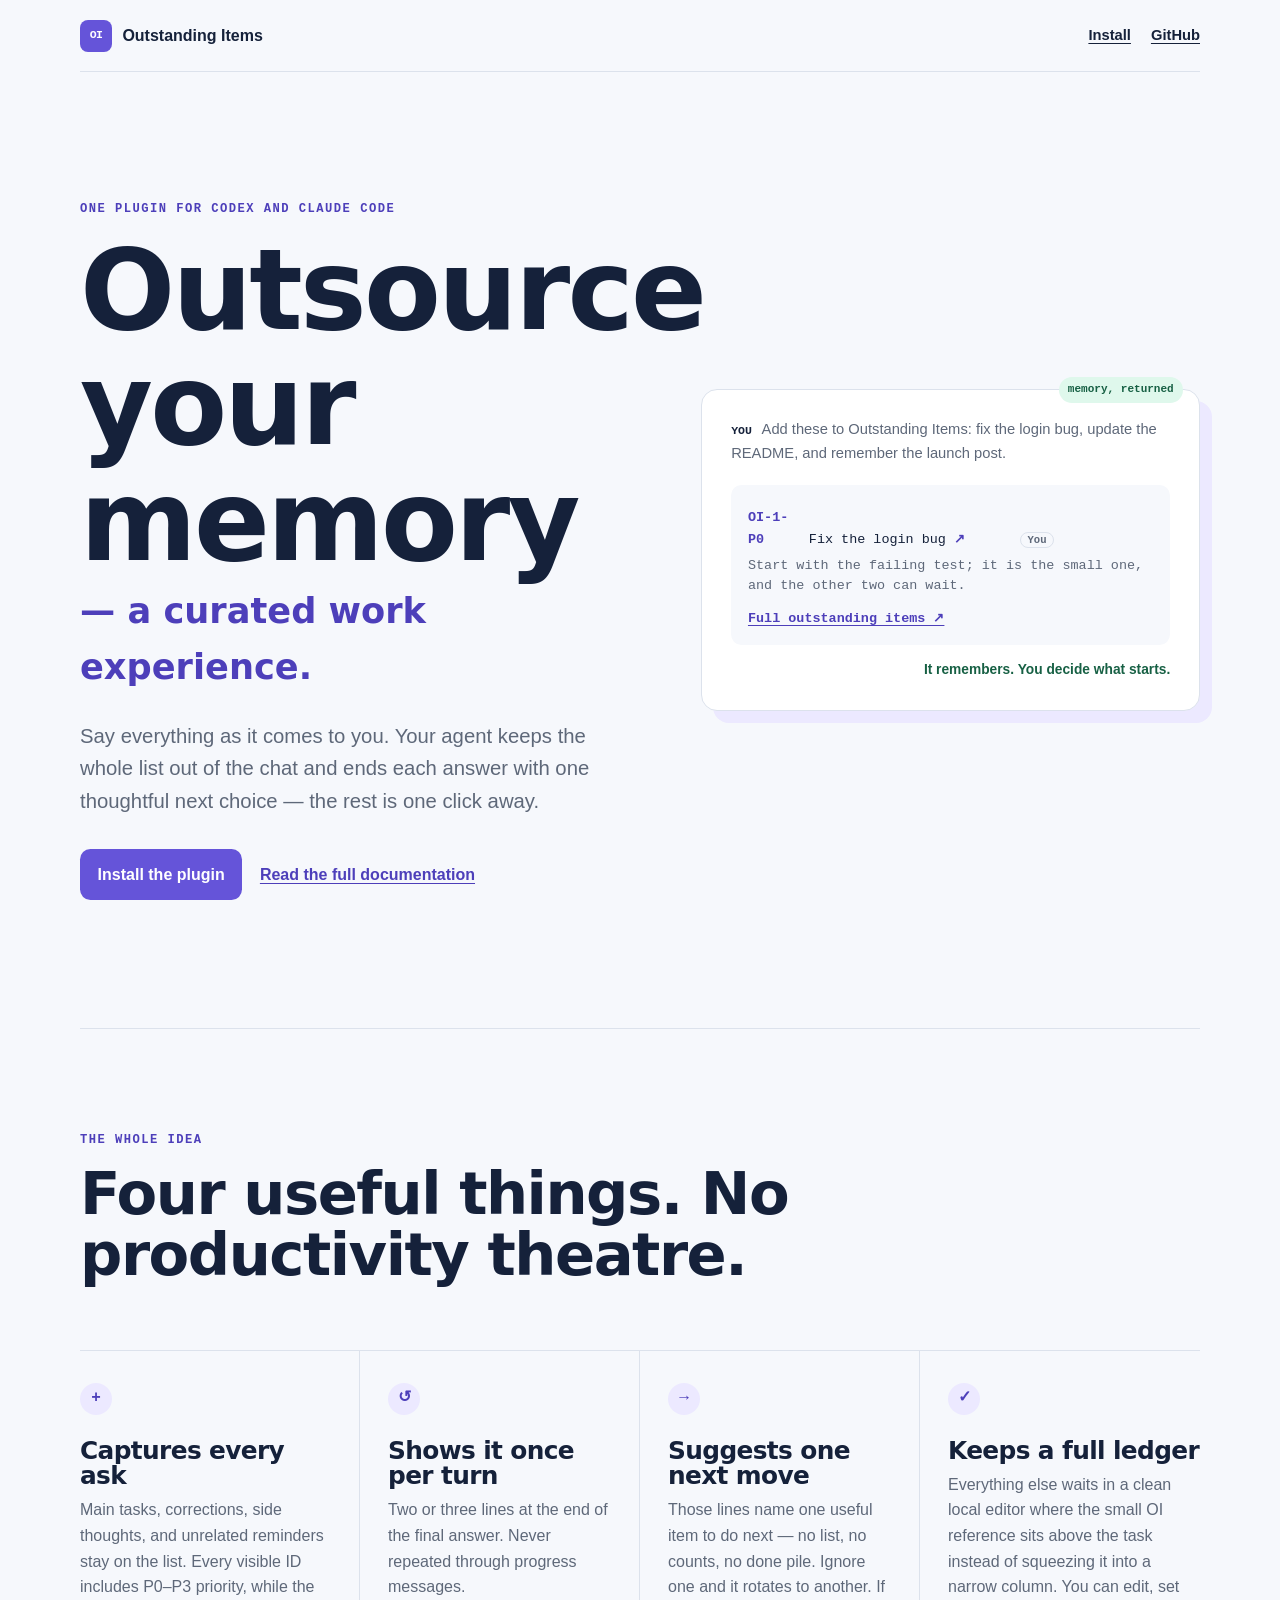
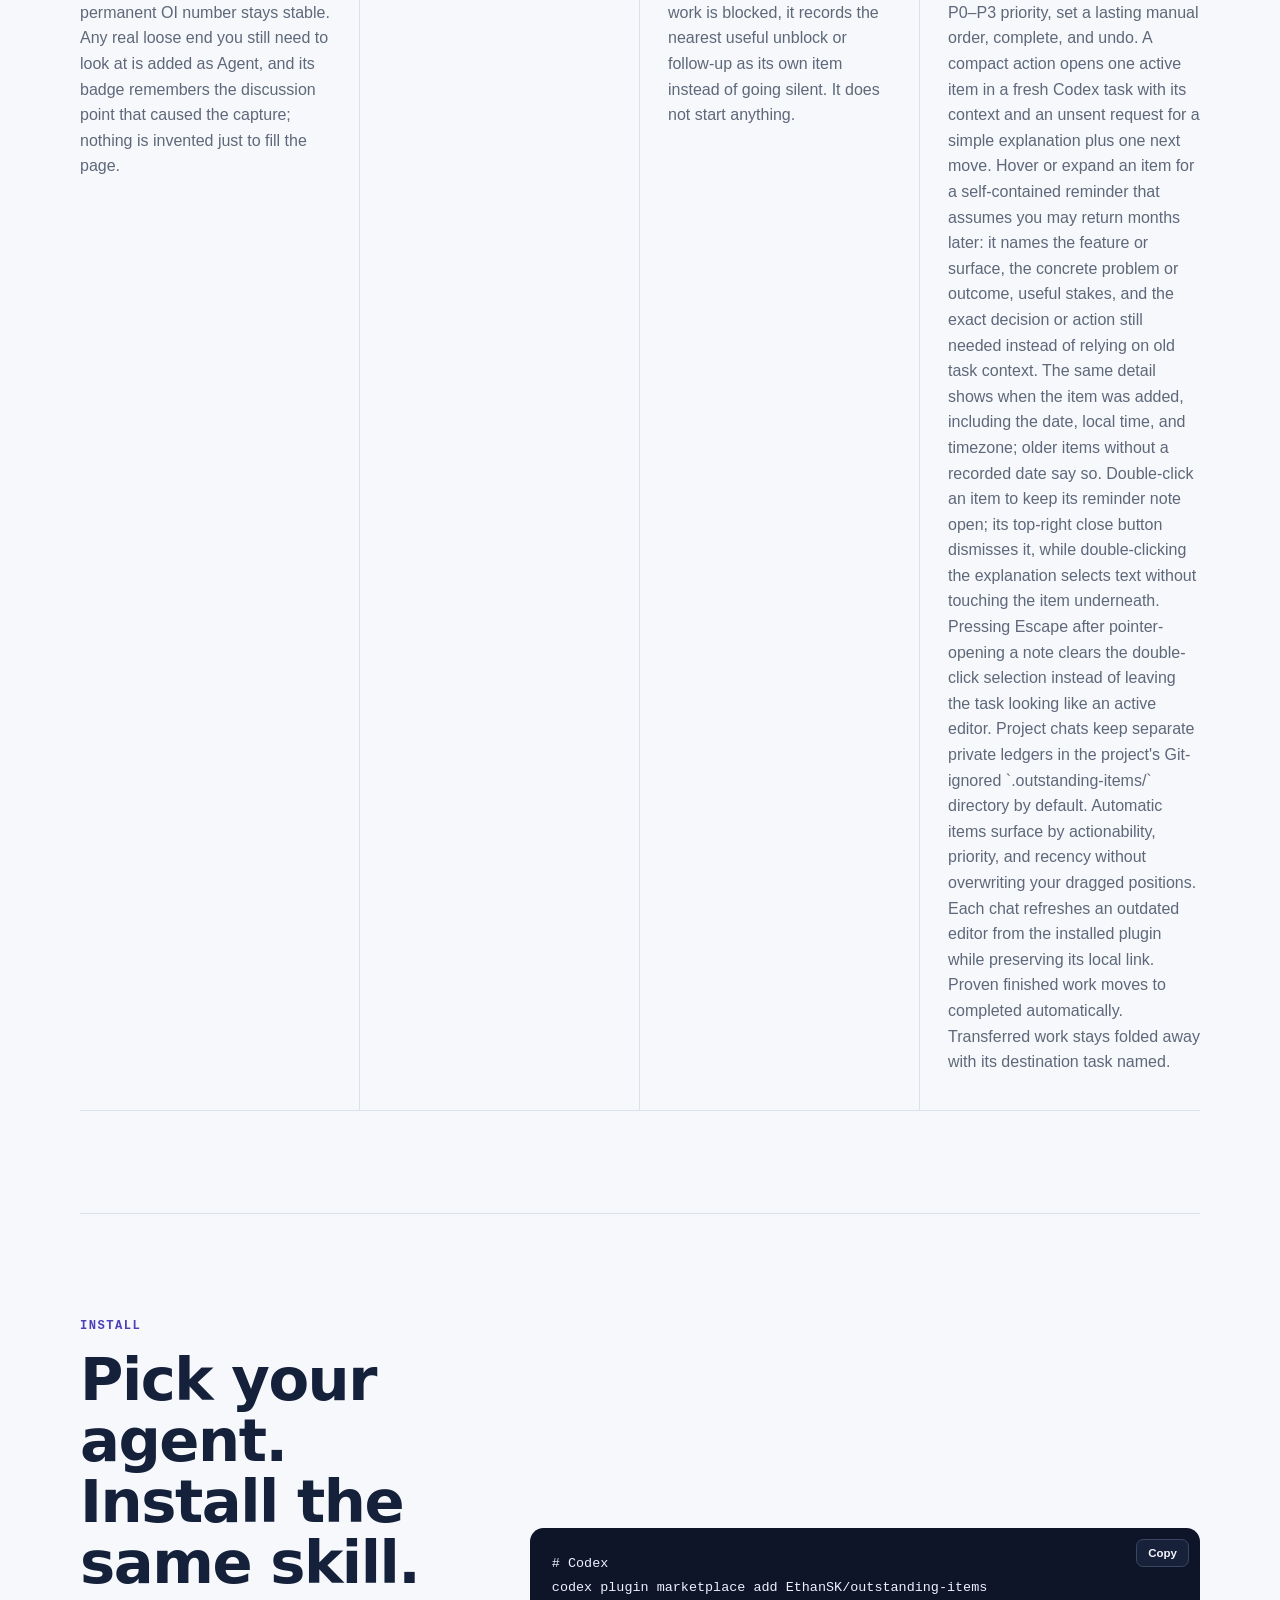
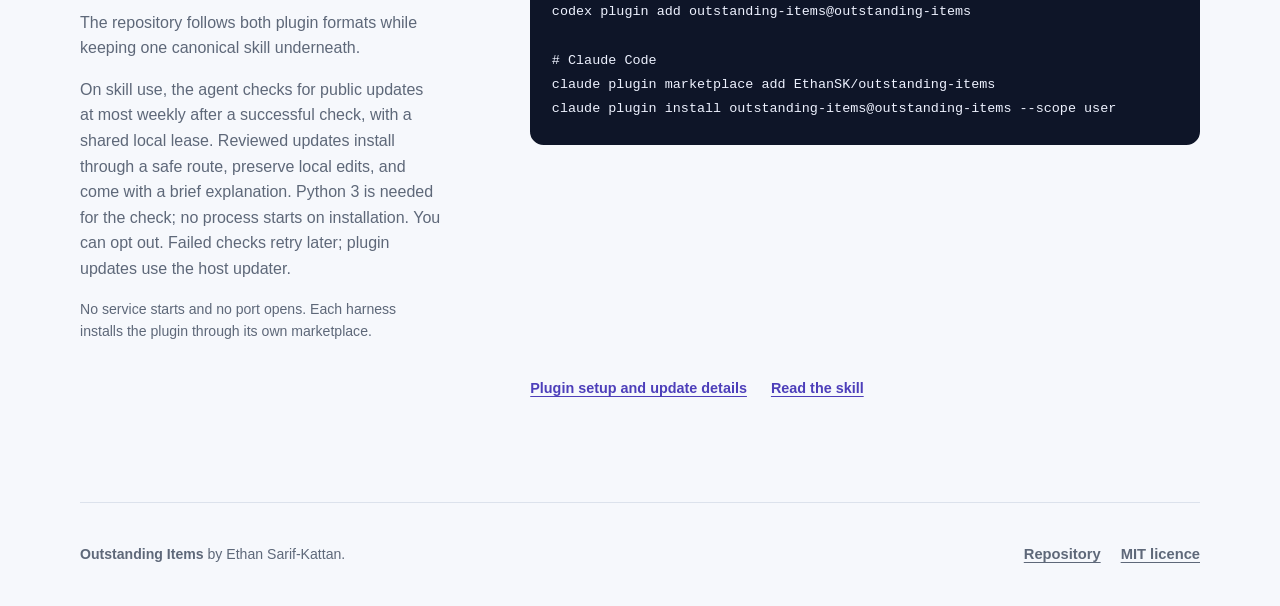
==== commit b0934344: "Add hover context to closing outstanding item recommendations" ====
--- a/docs/index.html
+++ b/docs/index.html
@@ -61,7 +61,7 @@
     <div class="memory-demo" role="group" aria-label="Example of a one-item recommendation">
       <p class="you-said"><span>You</span> Add these to Outstanding Items: fix the login bug, update the README, and remember the launch post.</p>
       <div class="agent-reply">
-        <p class="reply-item"><span>OI-1-P0</span> Fix the login bug <small class="reply-provenance" title="You added this to Outstanding Items because you said, “Add these to Outstanding Items.”">You</small></p>
+        <p class="reply-item"><span>OI-1-P0</span> Fix the login bug <span title="Fix the sign-in failure so people can access their accounts." aria-label="Item explanation">↗</span> <small class="reply-provenance" title="You added this to Outstanding Items because you said, “Add these to Outstanding Items.”">You</small></p>
         <p class="reply-reason">Start with the failing test; it is the small one, and the other two can wait.</p>
         <p class="reply-link">Full outstanding items ↗</p>
       </div>
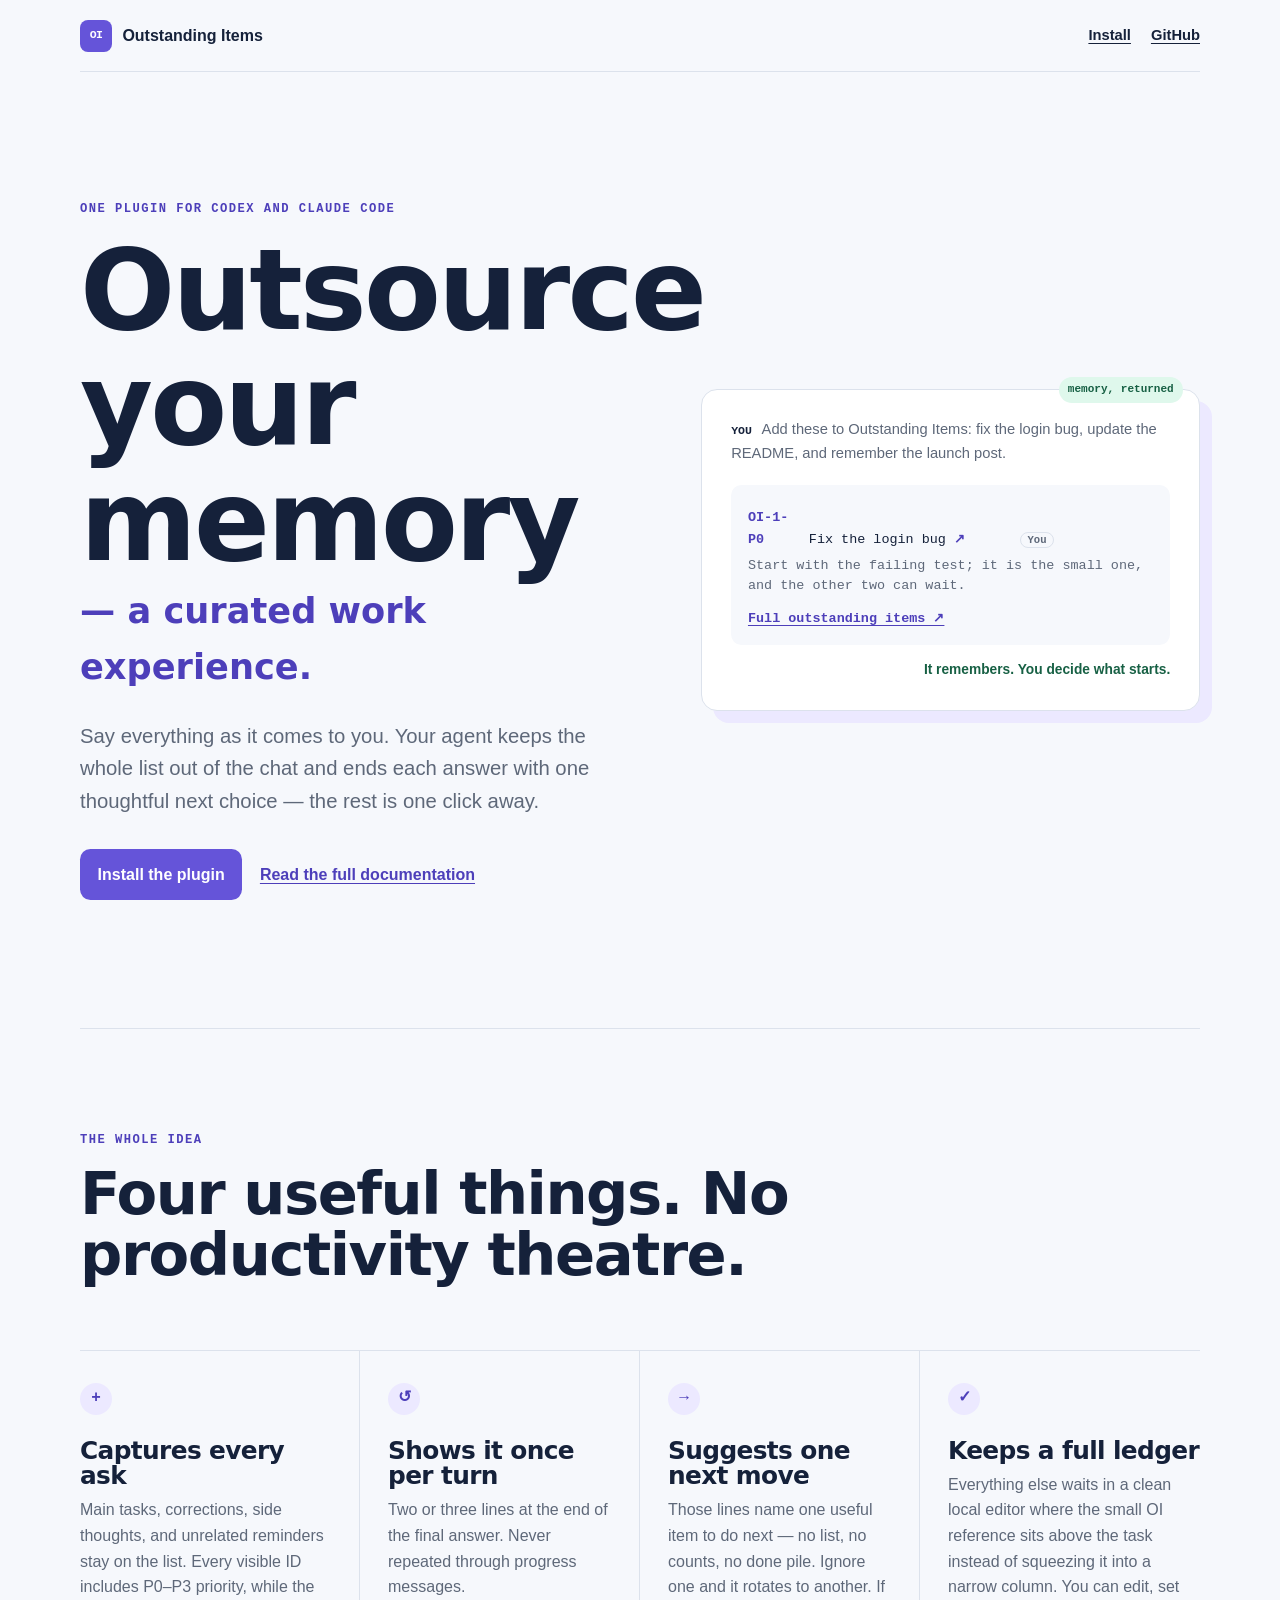
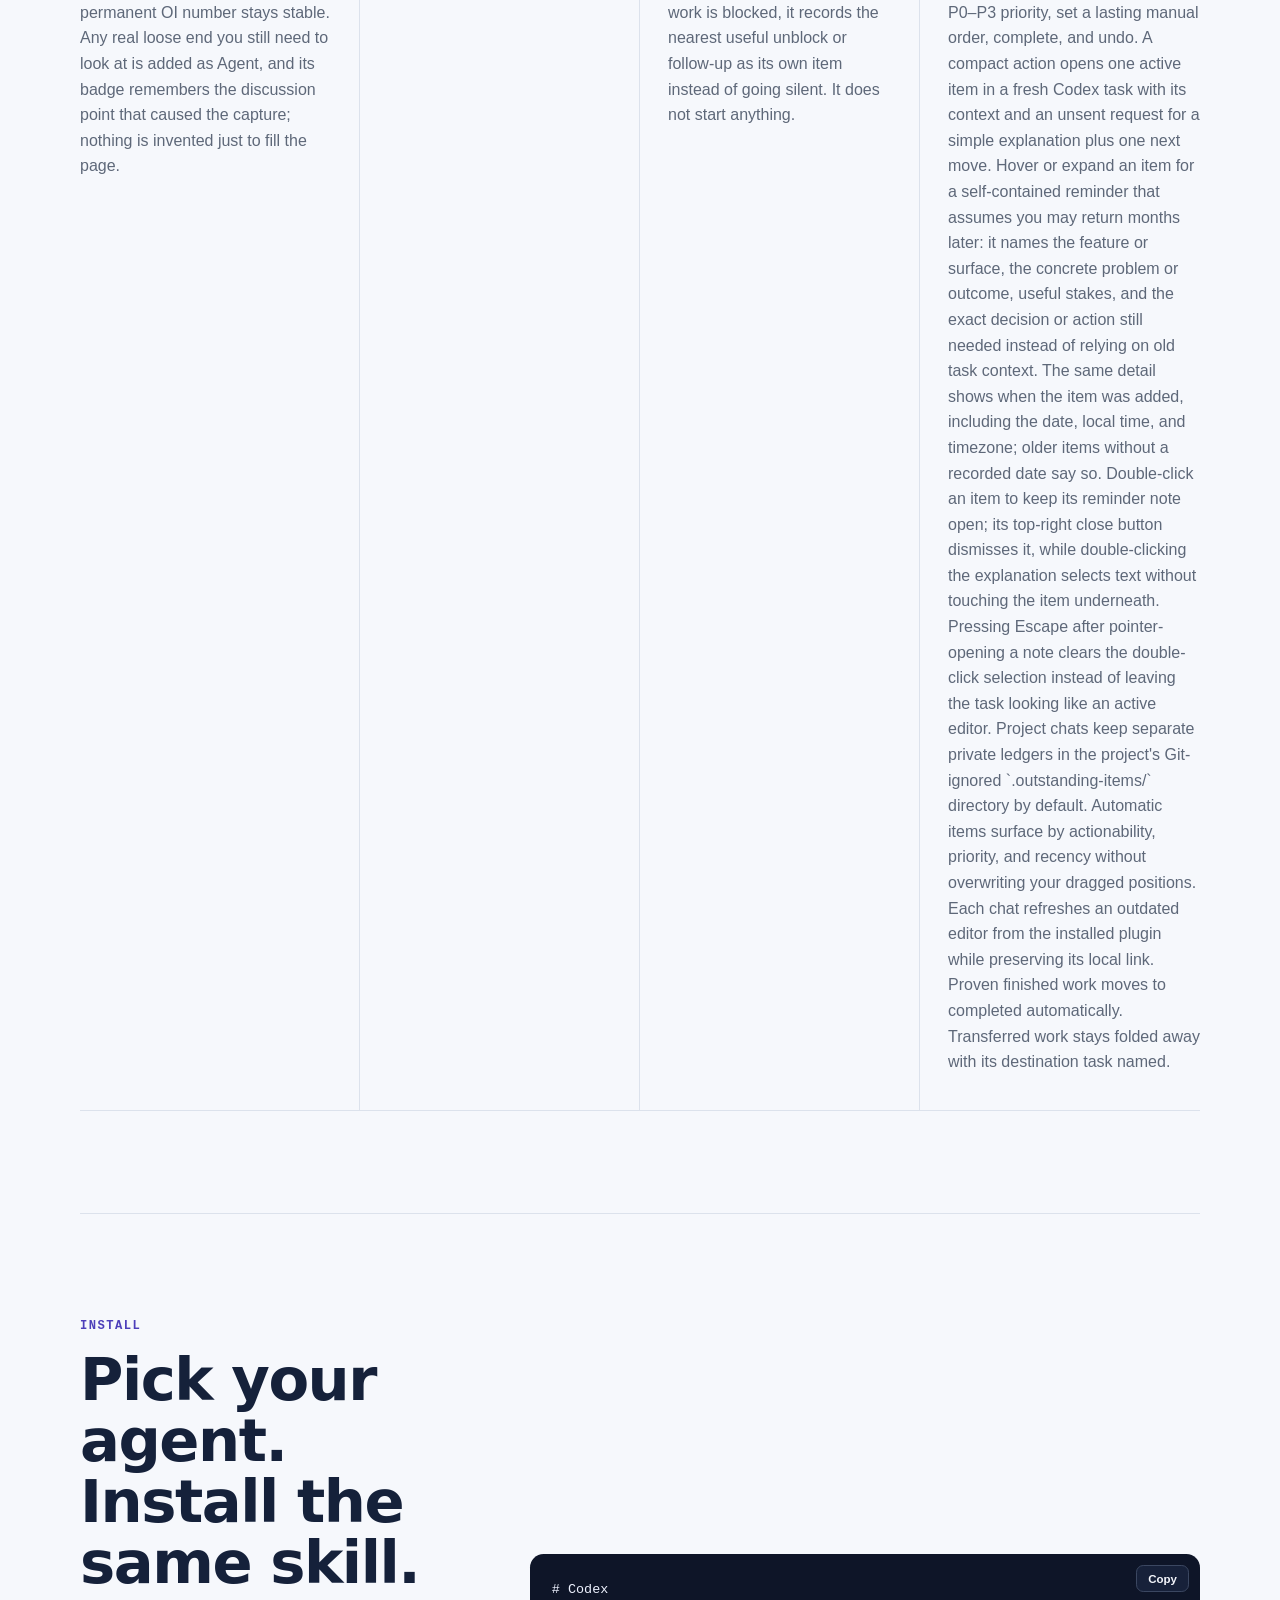
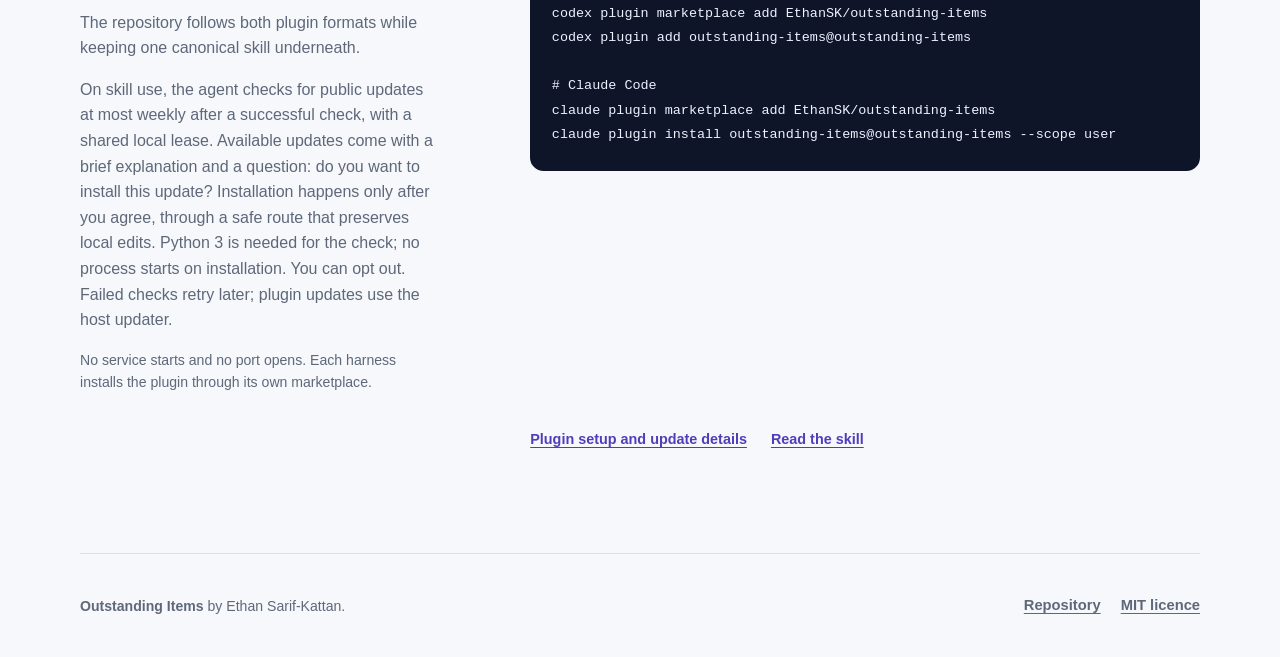
==== commit 53800458: "Ask before installing available skill updates" ====
--- a/docs/index.html
+++ b/docs/index.html
@@ -104,7 +104,7 @@
       <p class="kicker">Install</p>
       <h2 id="install-title">Pick your agent. Install the same skill.</h2>
       <p>The repository follows both plugin formats while keeping one canonical skill underneath.</p>
-      <p>On skill use, the agent checks for public updates at most weekly after a successful check, with a shared local lease. Reviewed updates install through a safe route, preserve local edits, and come with a brief explanation. Python 3 is needed for the check; no process starts on installation. You can opt out. Failed checks retry later; plugin updates use the host updater.</p>
+      <p>On skill use, the agent checks for public updates at most weekly after a successful check, with a shared local lease. Available updates come with a brief explanation and a question: do you want to install this update? Installation happens only after you agree, through a safe route that preserves local edits. Python 3 is needed for the check; no process starts on installation. You can opt out. Failed checks retry later; plugin updates use the host updater.</p>
 <p class="small">No service starts and no port opens. Each harness installs the plugin through its own marketplace.</p>
     </div>
     <div class="code-block">
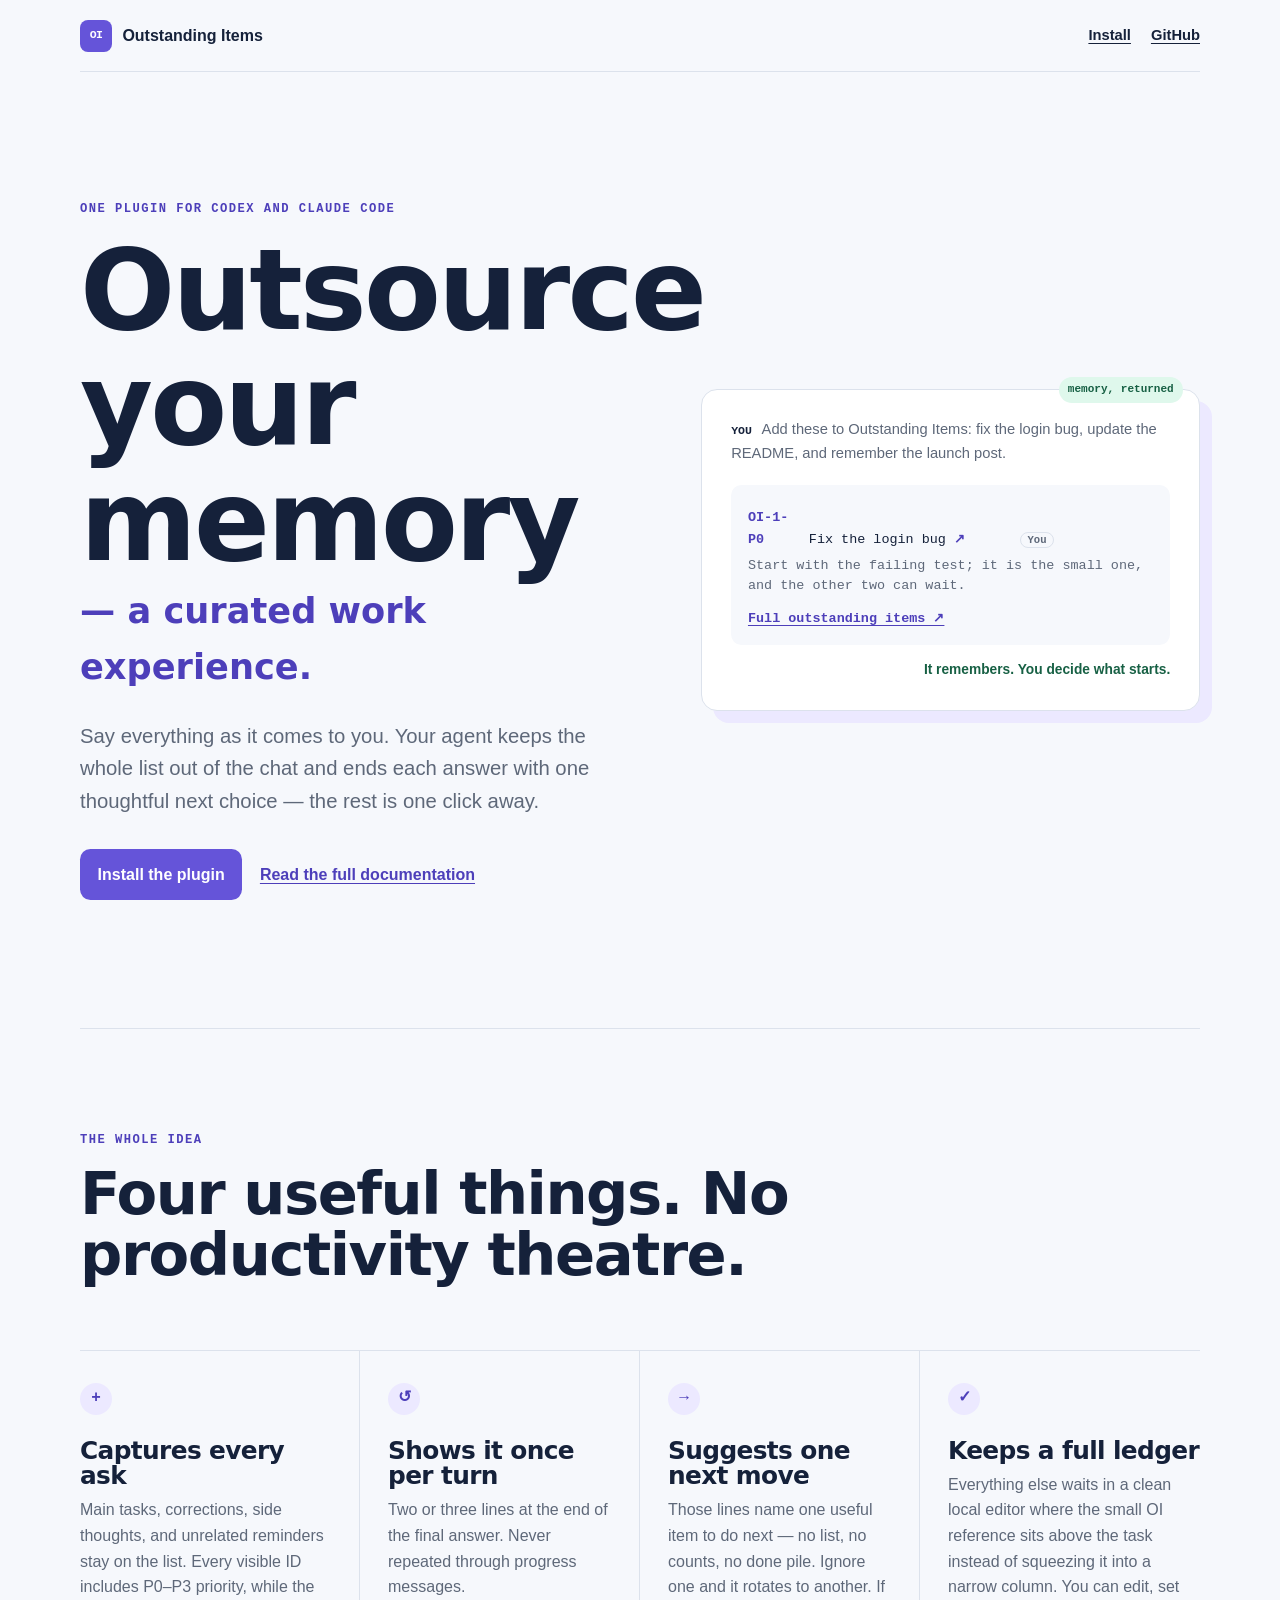
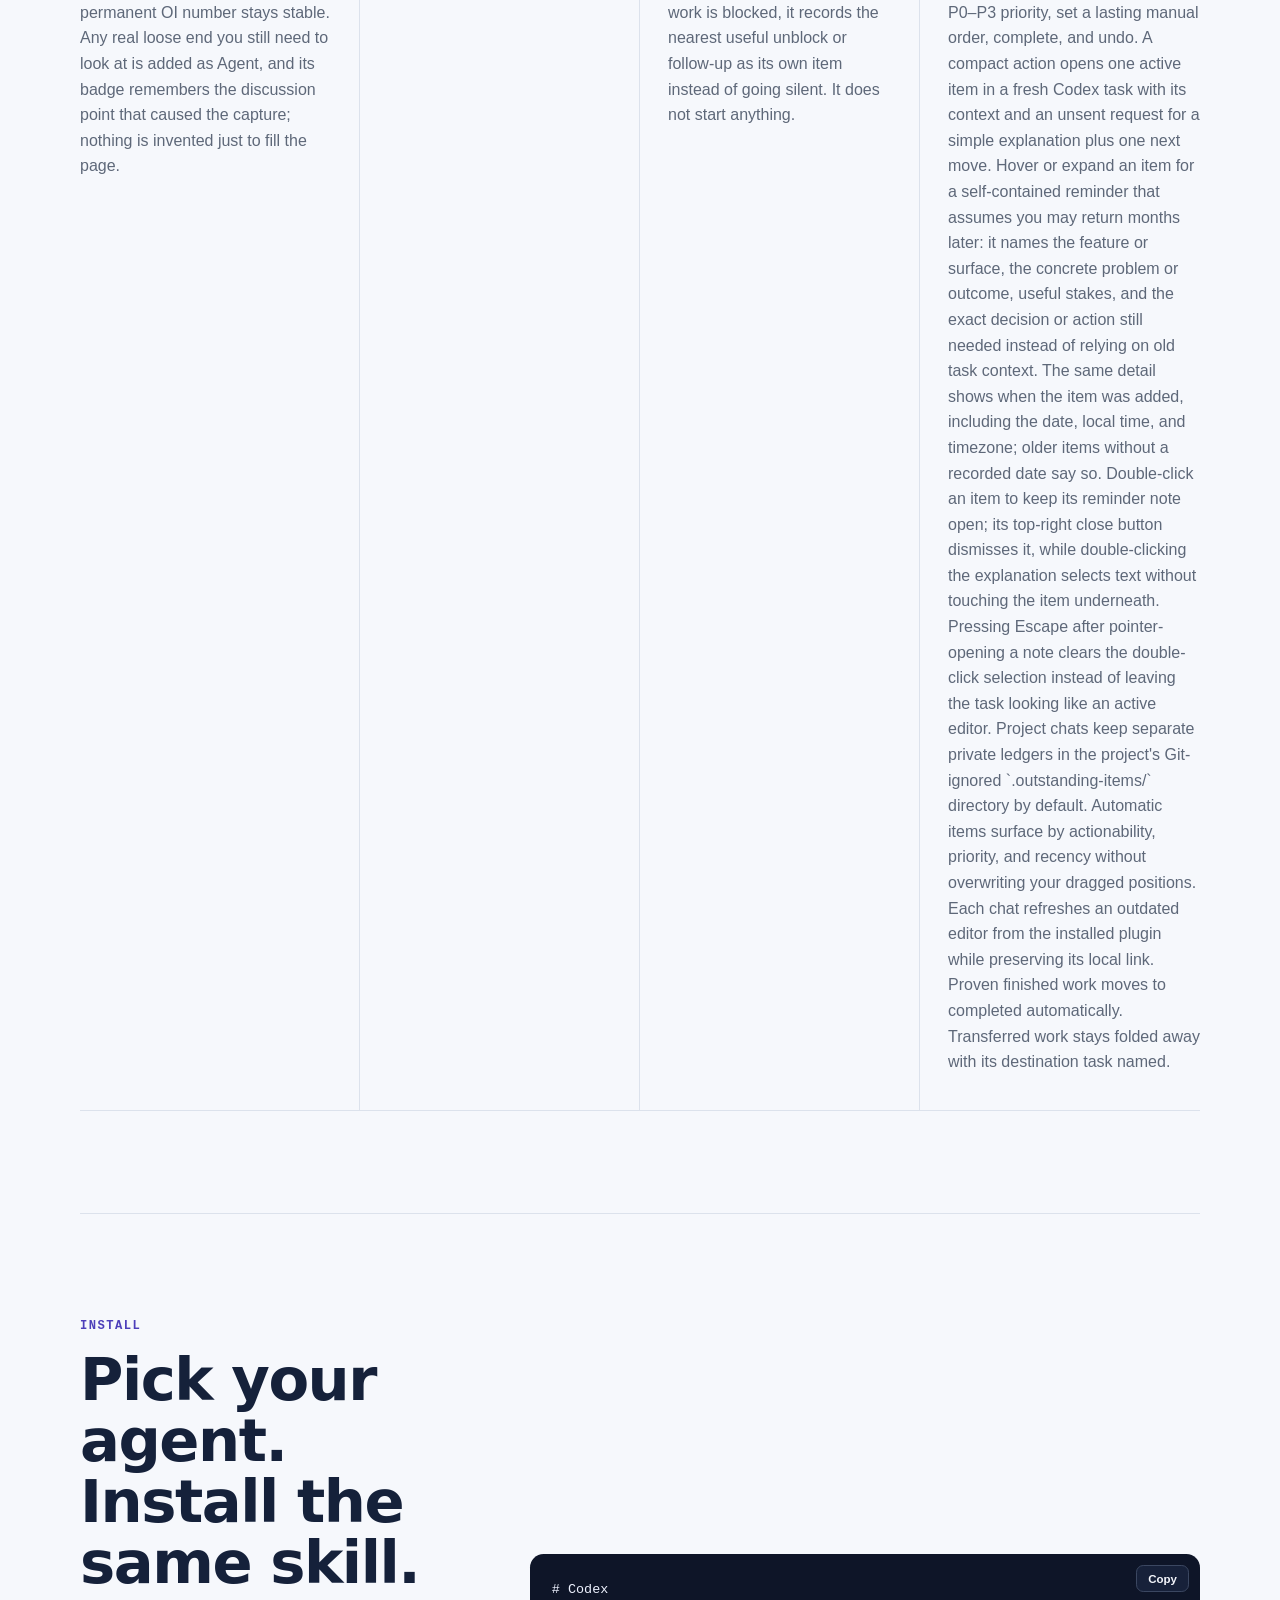
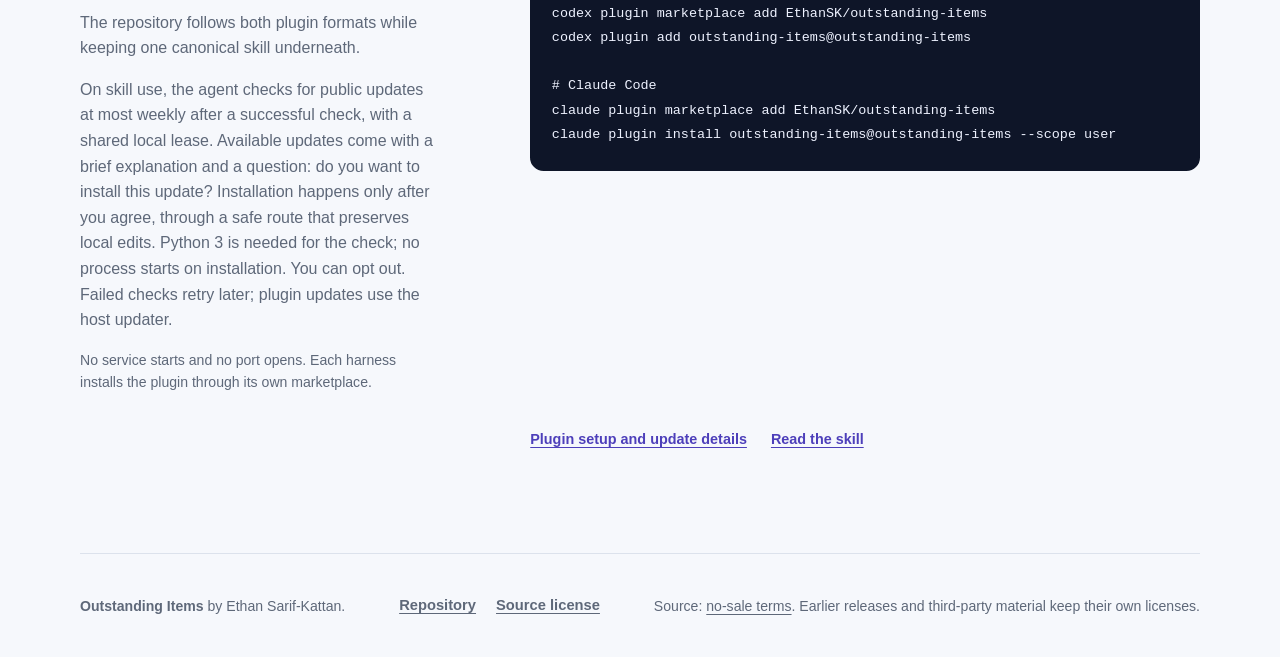
==== commit 85b1a5ef: "docs: apply no-sale terms to owned source [skip ci]" ====
--- a/docs/index.html
+++ b/docs/index.html
@@ -26,7 +26,7 @@
   "description": "A skills-only plugin for Codex and Claude Code that keeps a user-owned ledger of outstanding work.",
   "codeRepository": "https://github.com/EthanSK/outstanding-items",
   "url": "https://ethansk.github.io/outstanding-items/",
-  "license": "https://opensource.org/license/mit",
+  "license": "https://github.com/EthanSK/outstanding-items/blob/main/LICENSE",
   "programmingLanguage": ["Markdown", "Python", "JavaScript"]
 }
 </script>
@@ -129,8 +129,9 @@
   <p><strong>Outstanding Items</strong> by Ethan Sarif-Kattan.</p>
   <nav aria-label="Footer navigation">
     <a href="https://github.com/EthanSK/outstanding-items">Repository</a>
-    <a href="https://github.com/EthanSK/outstanding-items/blob/main/LICENSE">MIT licence</a>
+    <a href="https://github.com/EthanSK/outstanding-items/blob/main/LICENSE">Source license</a>
   </nav>
+<p>Source: <a href="https://github.com/EthanSK/outstanding-items/blob/main/LICENSE">no-sale terms</a>. Earlier releases and third-party material keep their own licenses.</p>
 </footer>
 
 <div class="copy-status" role="status" aria-live="polite"></div>
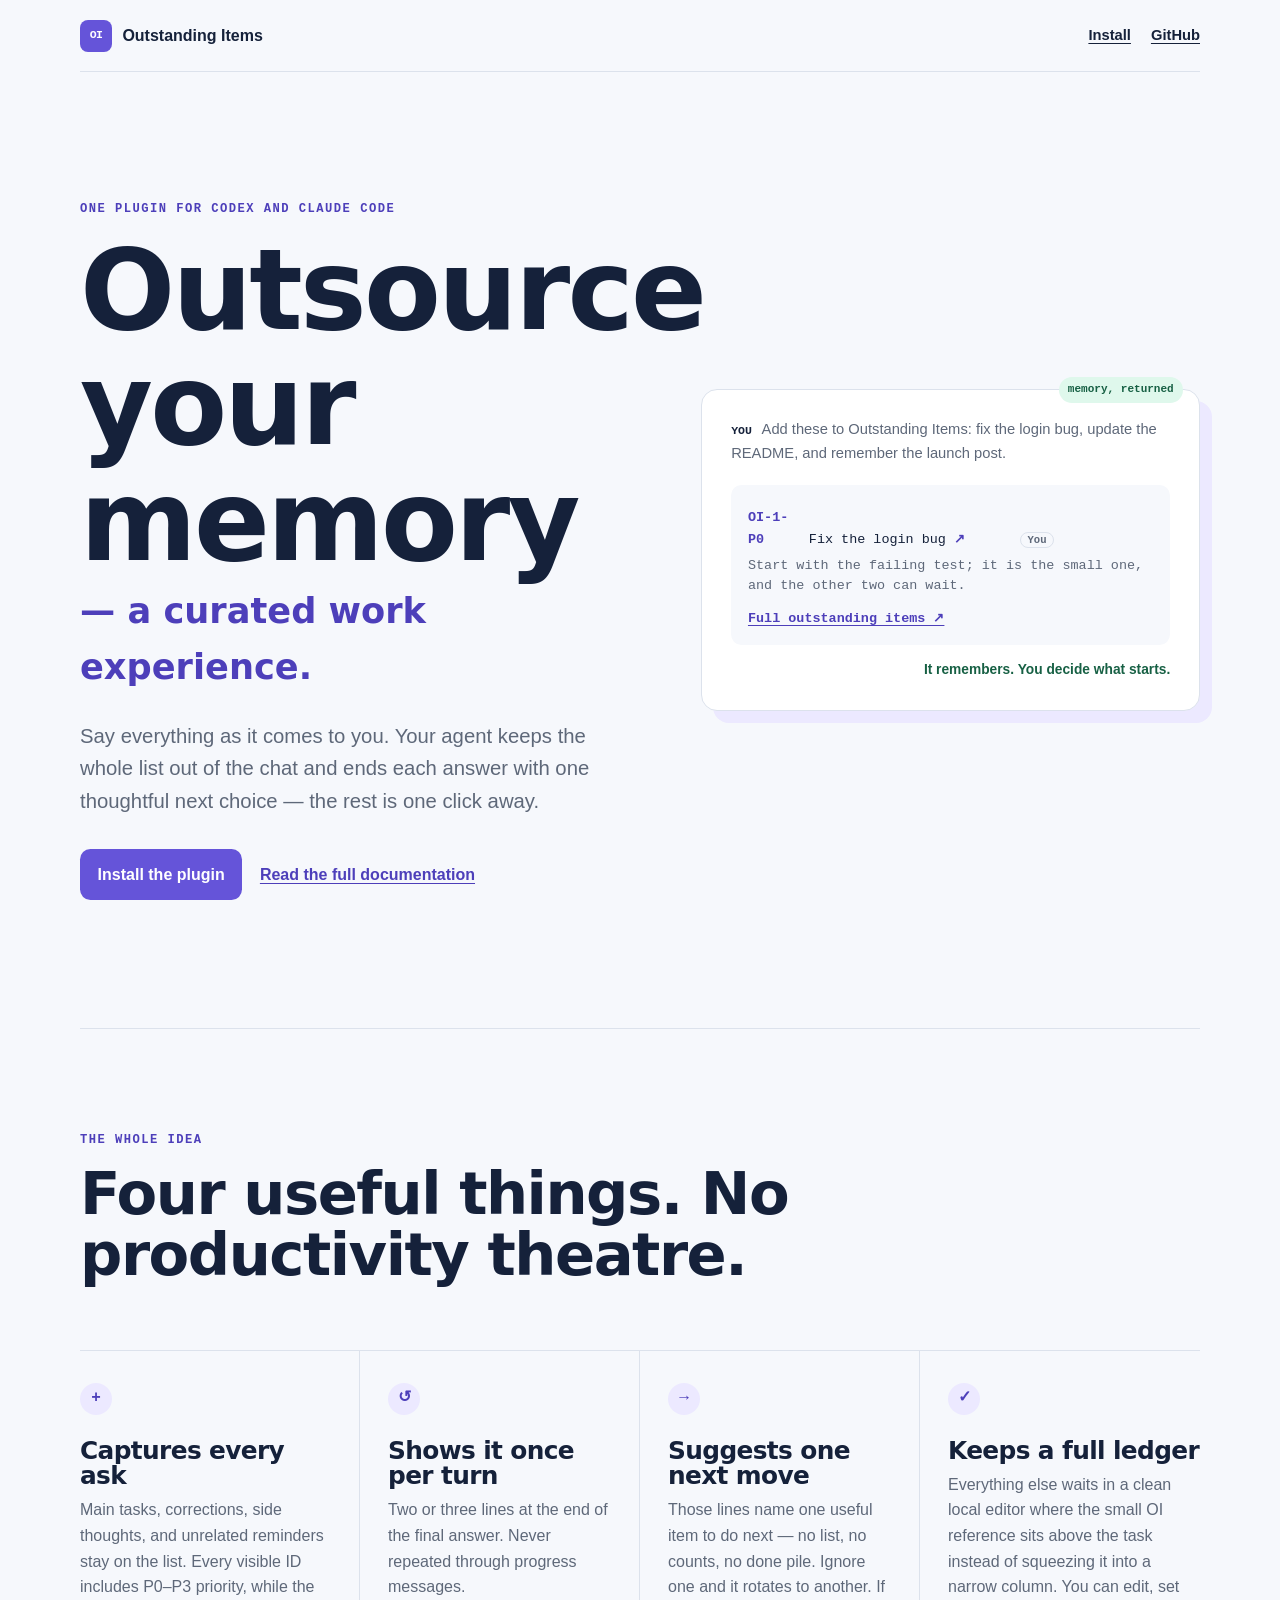
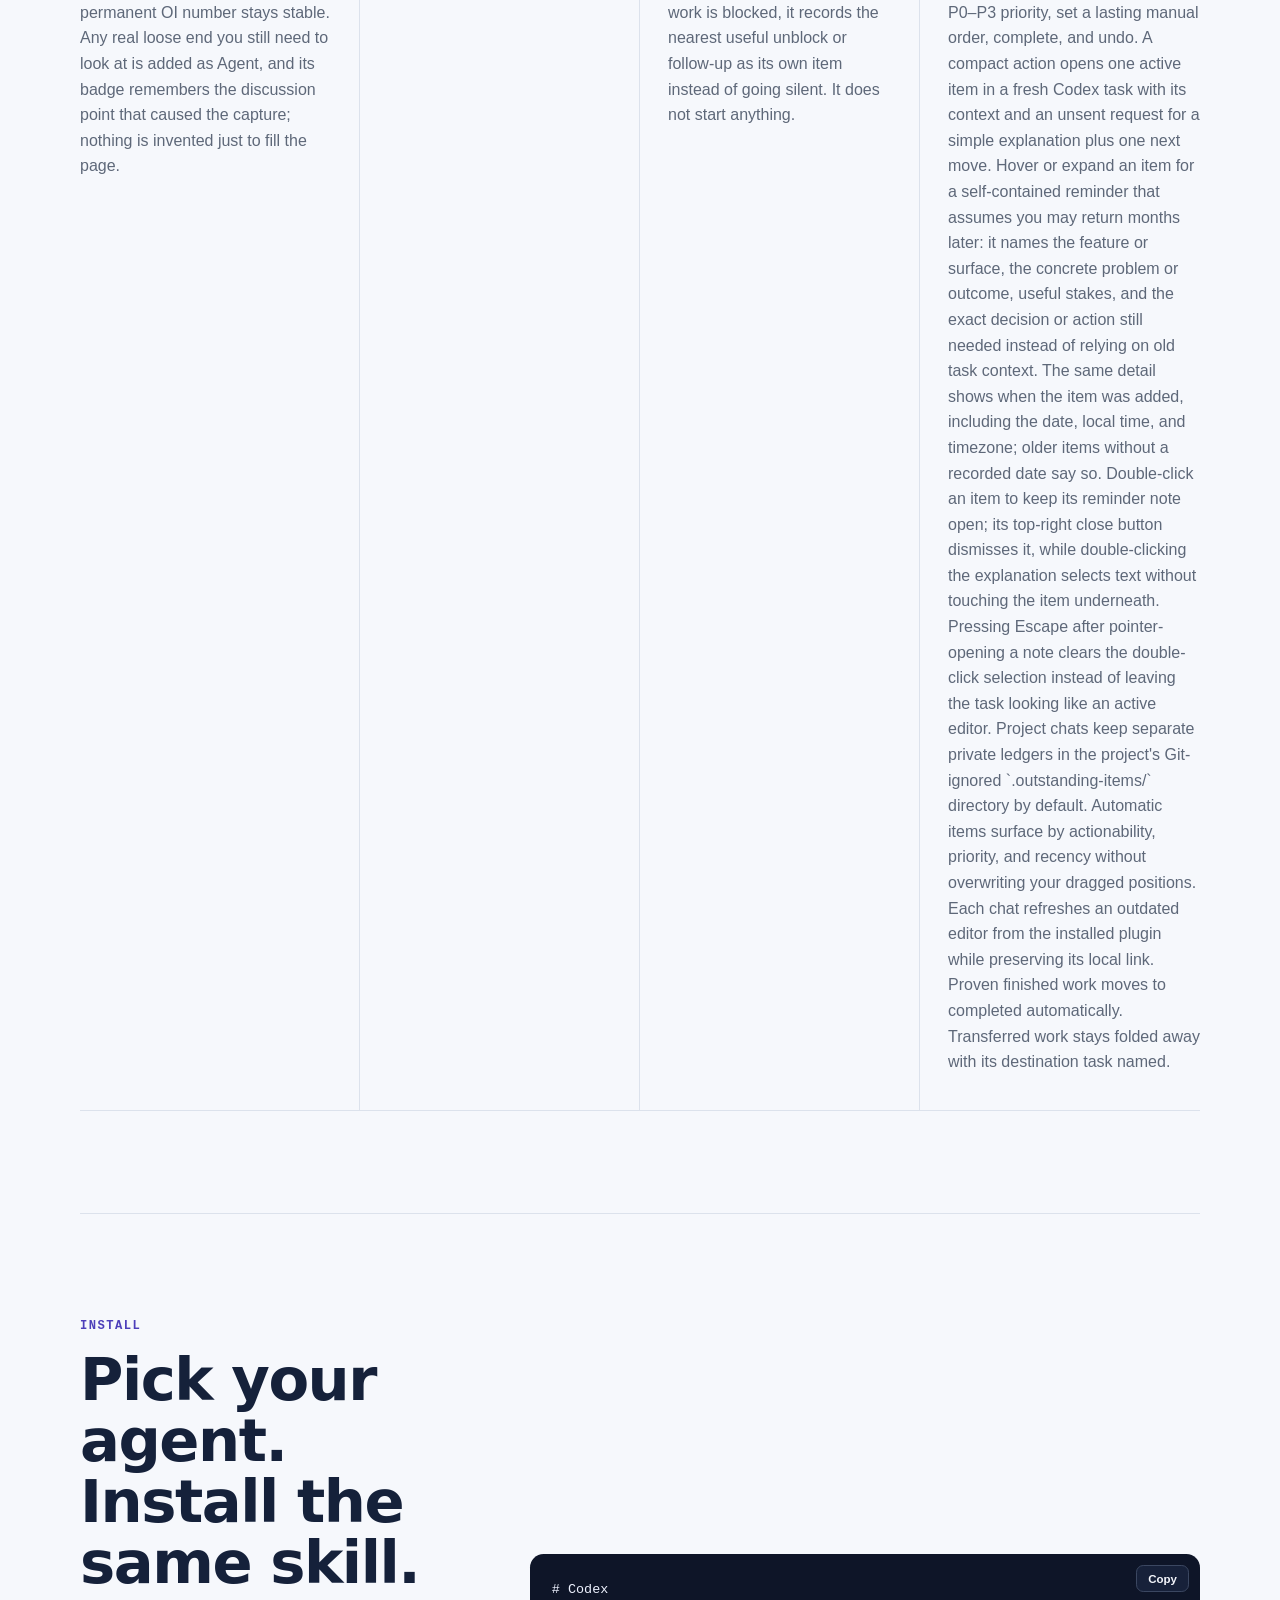
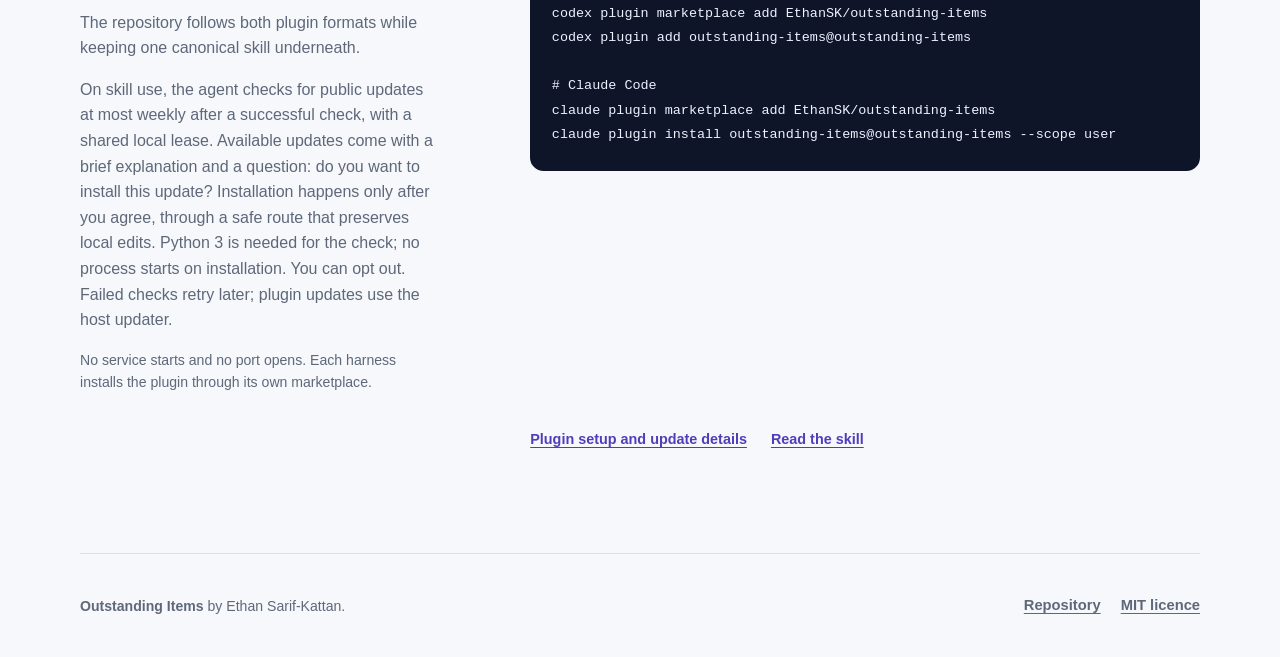
==== commit 76429f39: "Restore prior licensing outside selected personal apps [skip ci] Limit the no-sale rollout to the se" ====
--- a/docs/index.html
+++ b/docs/index.html
@@ -26,7 +26,7 @@
   "description": "A skills-only plugin for Codex and Claude Code that keeps a user-owned ledger of outstanding work.",
   "codeRepository": "https://github.com/EthanSK/outstanding-items",
   "url": "https://ethansk.github.io/outstanding-items/",
-  "license": "https://github.com/EthanSK/outstanding-items/blob/main/LICENSE",
+  "license": "https://opensource.org/license/mit",
   "programmingLanguage": ["Markdown", "Python", "JavaScript"]
 }
 </script>
@@ -129,9 +129,8 @@
   <p><strong>Outstanding Items</strong> by Ethan Sarif-Kattan.</p>
   <nav aria-label="Footer navigation">
     <a href="https://github.com/EthanSK/outstanding-items">Repository</a>
-    <a href="https://github.com/EthanSK/outstanding-items/blob/main/LICENSE">Source license</a>
+    <a href="https://github.com/EthanSK/outstanding-items/blob/main/LICENSE">MIT licence</a>
   </nav>
-<p>Source: <a href="https://github.com/EthanSK/outstanding-items/blob/main/LICENSE">no-sale terms</a>. Earlier releases and third-party material keep their own licenses.</p>
 </footer>
 
 <div class="copy-status" role="status" aria-live="polite"></div>
